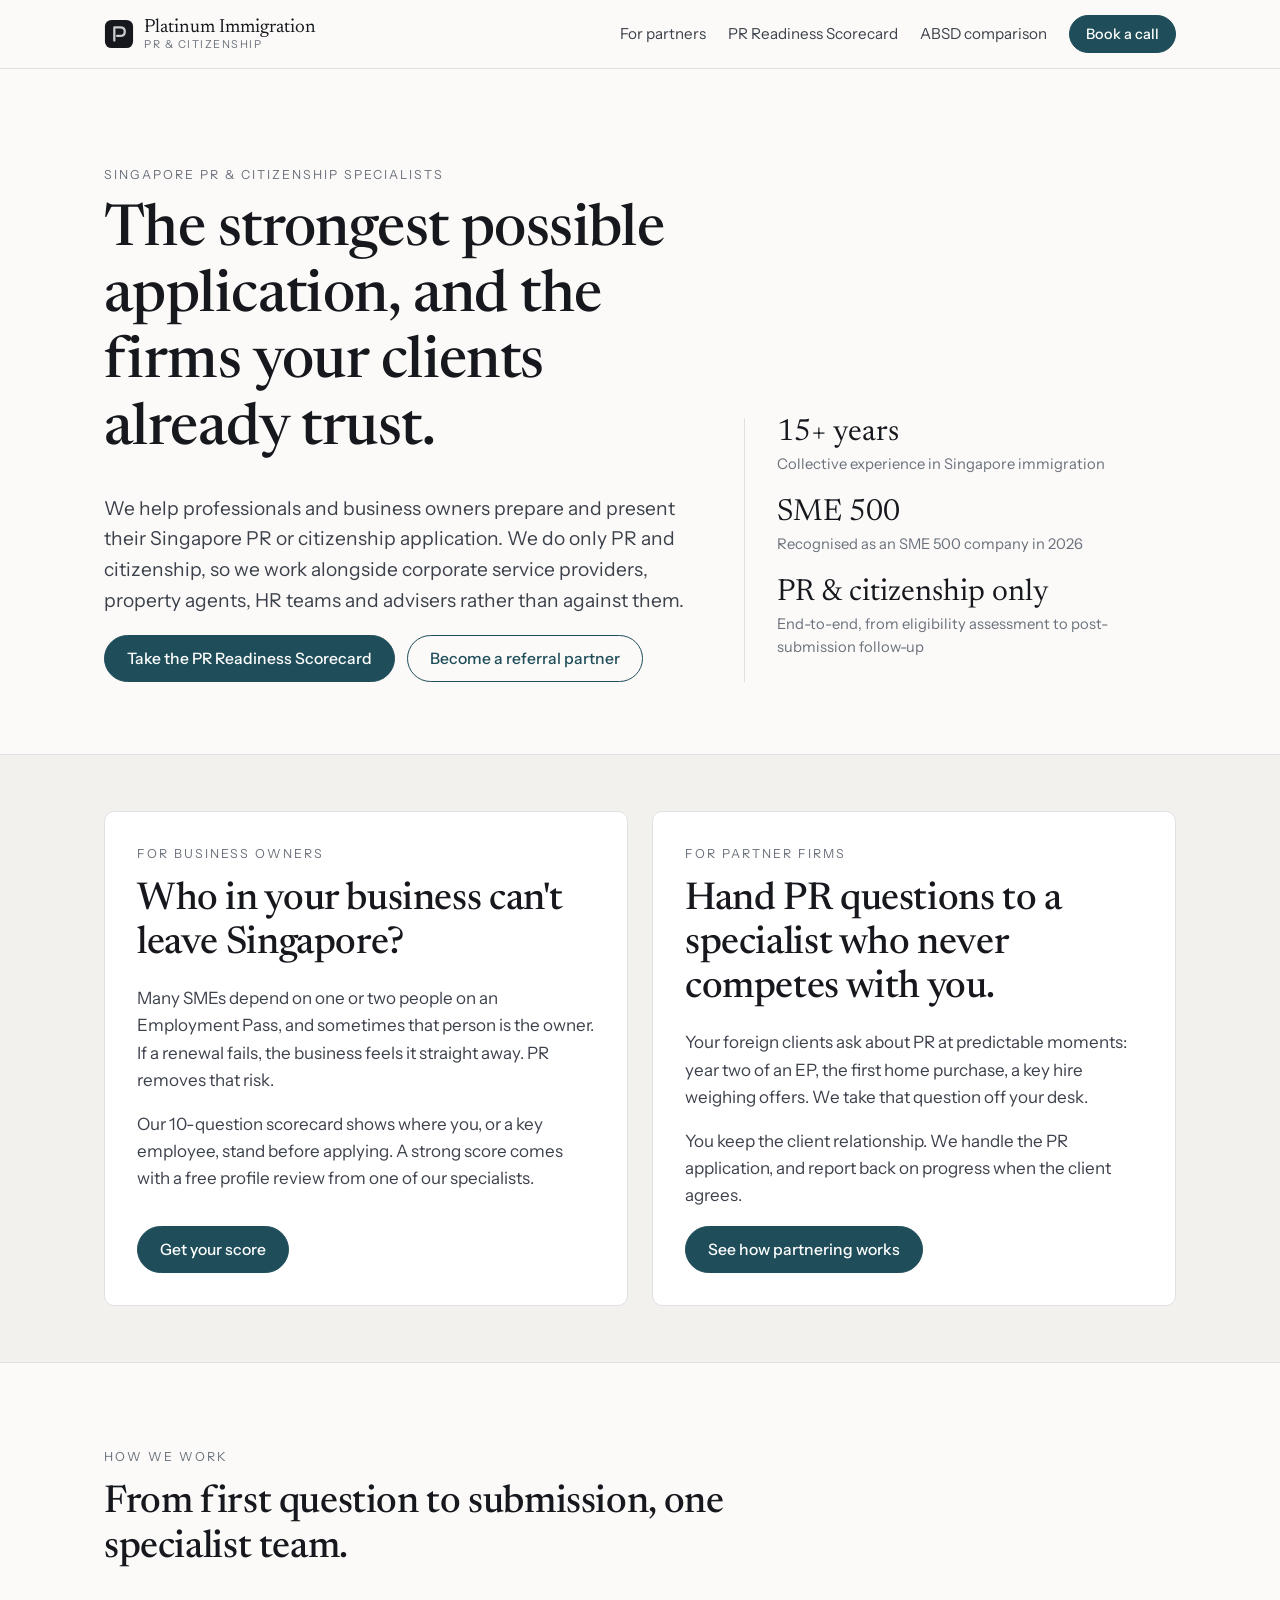
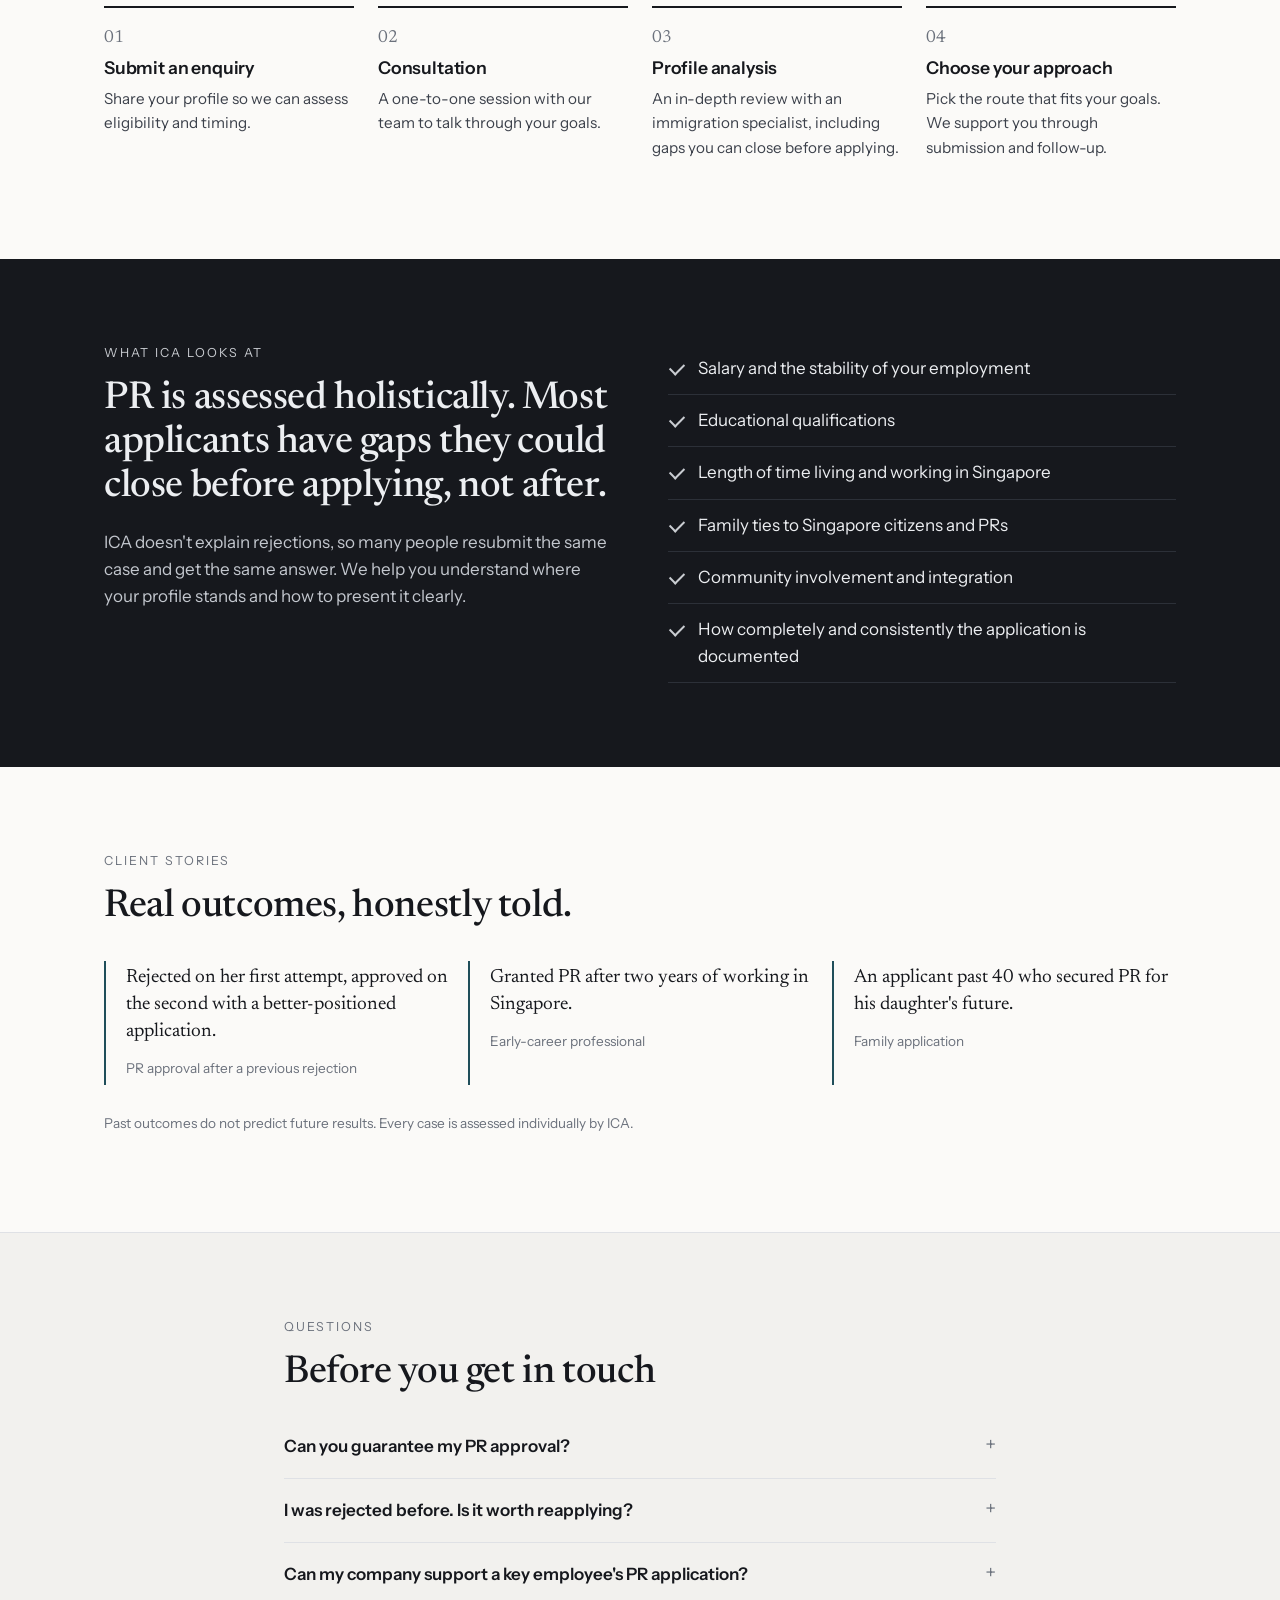
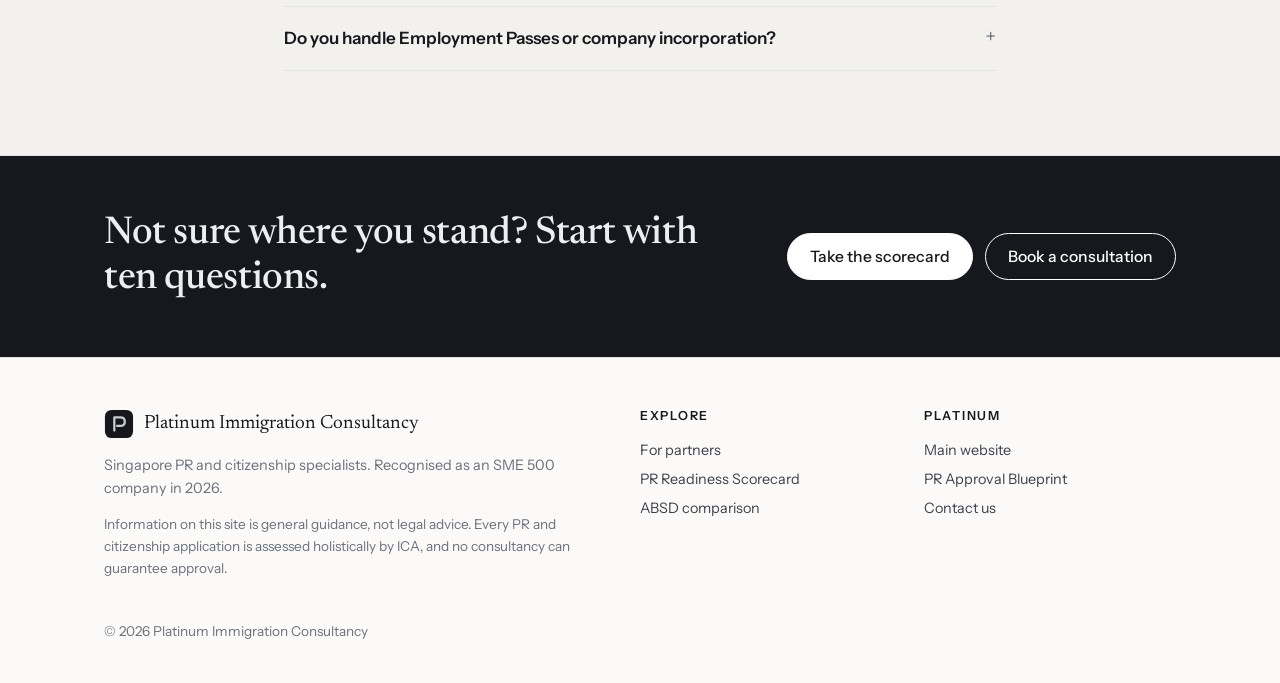
==== index.html @ b4aec166 "Platinum Immigration partner & scorecard site Co-Authored-By: Claude Opus 5.5 <noreply@anthropic.com" ====
<!doctype html>
<html lang="en-SG">
<head>
<meta charset="utf-8">
<meta name="viewport" content="width=device-width, initial-scale=1">
<title>Platinum Immigration | Singapore PR & Citizenship Specialists</title>
<meta name="description" content="Platinum Immigration helps professionals and business owners present the strongest possible Singapore PR or citizenship application, and partners with the firms those clients already trust.">
<meta property="og:title" content="Platinum Immigration | Singapore PR & Citizenship Specialists">
<meta property="og:description" content="Platinum Immigration helps professionals and business owners present the strongest possible Singapore PR or citizenship application, and partners with the firms those clients already trust.">
<meta property="og:type" content="website">
<meta name="theme-color" content="#16181d">
<link rel="icon" href="assets/favicon.svg" type="image/svg+xml">
<link rel="preconnect" href="https://fonts.googleapis.com">
<link rel="preconnect" href="https://fonts.gstatic.com" crossorigin>
<link href="https://fonts.googleapis.com/css2?family=Instrument+Sans:wght@400;500;600&family=Newsreader:opsz,wght@6..72,400;6..72,500&display=swap" rel="stylesheet">
<link rel="stylesheet" href="assets/styles.css">
<script src="assets/main.js" defer></script>
</head>
<body>
<header class="site-header">
  <div class="wrap">
    <a class="brand" href="./"><svg class="brand-mark" viewBox="0 0 32 32" aria-hidden="true"><rect x="1" y="1" width="30" height="30" rx="7" fill="#16181d"/><path d="M11 23V9h6.2c3.1 0 5 1.8 5 4.5S20.3 18 17.2 18H14" fill="none" stroke="#c9ccd1" stroke-width="2.4" stroke-linecap="round" stroke-linejoin="round"/></svg><span class="brand-name">Platinum Immigration<small>PR &amp; Citizenship</small></span></a>
    <button class="nav-toggle" aria-expanded="false" aria-controls="nav">Menu</button>
    <nav class="nav" id="nav">
      <a href="partners.html">For partners</a>
      <a href="scorecard.html">PR Readiness Scorecard</a>
      <a href="rent-now-buy-as-pr.html">ABSD comparison</a>
      <a class="btn small" data-cta="book" href="https://platinum-immigration.com/contact-us/">Book a call</a>
    </nav>
  </div>
</header>
<main>
<section class="hero">
  <div class="wrap hero-grid">
    <div>
      <span class="eyebrow">Singapore PR &amp; Citizenship Specialists</span>
      <h1>The strongest possible application, and the firms your clients already trust.</h1>
      <p class="lede">We help professionals and business owners prepare and present their Singapore PR or citizenship application. We do only PR and citizenship, so we work alongside corporate service providers, property agents, HR teams and advisers rather than against them.</p>
      <div class="btn-row">
        <a class="btn" href="scorecard.html">Take the PR Readiness Scorecard</a>
        <a class="btn ghost" href="partners.html">Become a referral partner</a>
      </div>
    </div>
    <aside class="hero-side" aria-label="About Platinum">
      <dl>
        <dt>15+ years</dt><dd>Collective experience in Singapore immigration</dd>
        <dt>SME 500</dt><dd>Recognised as an SME 500 company in 2026</dd>
        <dt>PR &amp; citizenship only</dt><dd>End-to-end, from eligibility assessment to post-submission follow-up</dd>
      </dl>
    </aside>
  </div>
</section>

<section class="band tight">
  <div class="wrap">
    <div class="paths">
      <article class="path">
        <span class="eyebrow">For business owners</span>
        <h2>Who in your business can't leave Singapore?</h2>
        <p>Many SMEs depend on one or two people on an Employment Pass, and sometimes that person is the owner. If a renewal fails, the business feels it straight away. PR removes that risk.</p>
        <p>Our 10-question scorecard shows where you, or a key employee, stand before applying. A strong score comes with a free profile review from one of our specialists.</p>
        <a class="btn" href="scorecard.html">Get your score</a>
      </article>
      <article class="path">
        <span class="eyebrow">For partner firms</span>
        <h2>Hand PR questions to a specialist who never competes with you.</h2>
        <p>Your foreign clients ask about PR at predictable moments: year two of an EP, the first home purchase, a key hire weighing offers. We take that question off your desk.</p>
        <p>You keep the client relationship. We handle the PR application, and report back on progress when the client agrees.</p>
        <a class="btn" href="partners.html">See how partnering works</a>
      </article>
    </div>
  </div>
</section>

<section>
  <div class="wrap">
    <span class="eyebrow">How we work</span>
    <h2 style="max-width:640px">From first question to submission, one specialist team.</h2>
    <ol class="steps" style="margin-top:36px">
      <li><h3>Submit an enquiry</h3><p>Share your profile so we can assess eligibility and timing.</p></li>
      <li><h3>Consultation</h3><p>A one-to-one session with our team to talk through your goals.</p></li>
      <li><h3>Profile analysis</h3><p>An in-depth review with an immigration specialist, including gaps you can close before applying.</p></li>
      <li><h3>Choose your approach</h3><p>Pick the route that fits your goals. We support you through submission and follow-up.</p></li>
    </ol>
  </div>
</section>

<section class="dark">
  <div class="wrap split">
    <div>
      <span class="eyebrow">What ICA looks at</span>
      <h2>PR is assessed holistically. Most applicants have gaps they could close before applying, not after.</h2>
      <p style="color:#c3c7ce">ICA doesn't explain rejections, so many people resubmit the same case and get the same answer. We help you understand where your profile stands and how to present it clearly.</p>
    </div>
    <ul class="ticks">
      <li>Salary and the stability of your employment</li>
      <li>Educational qualifications</li>
      <li>Length of time living and working in Singapore</li>
      <li>Family ties to Singapore citizens and PRs</li>
      <li>Community involvement and integration</li>
      <li>How completely and consistently the application is documented</li>
    </ul>
  </div>
</section>

<section>
  <div class="wrap">
    <span class="eyebrow">Client stories</span>
    <h2>Real outcomes, honestly told.</h2>
    <div class="cards" style="margin-top:32px">
      <div class="story"><p>Rejected on her first attempt, approved on the second with a better-positioned application.</p><span>PR approval after a previous rejection</span></div>
      <div class="story"><p>Granted PR after two years of working in Singapore.</p><span>Early-career professional</span></div>
      <div class="story"><p>An applicant past 40 who secured PR for his daughter's future.</p><span>Family application</span></div>
    </div>
    <p class="fine" style="margin-top:28px">Past outcomes do not predict future results. Every case is assessed individually by ICA.</p>
  </div>
</section>

<section class="band">
  <div class="wrap narrow">
    <span class="eyebrow">Questions</span>
    <h2>Before you get in touch</h2>
    <details>
      <summary>Can you guarantee my PR approval?</summary>
      <p>No, and no consultancy should. ICA assesses every application holistically. What we can do is help you understand your profile, close the gaps you can, and present the strongest possible application.</p>
    </details>
    <details>
      <summary>I was rejected before. Is it worth reapplying?</summary>
      <p>Often, yes, but resubmitting the same case usually gets the same answer. We review what has changed since your last application and what could be presented more clearly before you try again.</p>
    </details>
    <details>
      <summary>Can my company support a key employee's PR application?</summary>
      <p>Yes. Employers can point key foreign staff to us, and we advise the employee directly, on their own time and at their own choice. We don't handle work pass applications.</p>
    </details>
    <details>
      <summary>Do you handle Employment Passes or company incorporation?</summary>
      <p>No. We focus only on PR and citizenship, which is why corporate service providers, HR teams and advisers can refer clients to us without any overlap.</p>
    </details>
  </div>
</section>

<section class="dark cta-band tight">
  <div class="wrap">
    <h2>Not sure where you stand? Start with ten questions.</h2>
    <div class="btn-row">
      <a class="btn" href="scorecard.html">Take the scorecard</a>
      <a class="btn ghost" data-cta="book" href="https://platinum-immigration.com/contact-us/">Book a consultation</a>
    </div>
  </div>
</section>

</main>
<footer class="site-footer">
  <div class="wrap">
    <div>
      <a class="brand" href="./" style="margin-bottom:12px"><svg class="brand-mark" viewBox="0 0 32 32" aria-hidden="true"><rect x="1" y="1" width="30" height="30" rx="7" fill="#16181d"/><path d="M11 23V9h6.2c3.1 0 5 1.8 5 4.5S20.3 18 17.2 18H14" fill="none" stroke="#c9ccd1" stroke-width="2.4" stroke-linecap="round" stroke-linejoin="round"/></svg><span class="brand-name">Platinum Immigration Consultancy</span></a>
      <p>Singapore PR and citizenship specialists. Recognised as an SME 500 company in 2026.</p>
      <p class="fine">Information on this site is general guidance, not legal advice. Every PR and citizenship application is assessed holistically by ICA, and no consultancy can guarantee approval.</p>
    </div>
    <div>
      <h4>Explore</h4>
      <a href="partners.html">For partners</a>
      <a href="scorecard.html">PR Readiness Scorecard</a>
      <a href="rent-now-buy-as-pr.html">ABSD comparison</a>
    </div>
    <div>
      <h4>Platinum</h4>
      <a data-cta="main" href="https://platinum-immigration.com/">Main website</a>
      <a href="https://platinum-immigration.com/pr-approval-blueprint/" target="_blank" rel="noopener">PR Approval Blueprint</a>
      <a data-cta="book" href="https://platinum-immigration.com/contact-us/">Contact us</a>
    </div>
  </div>
  <div class="wrap" style="display:block;margin-top:28px"><p class="fine" style="margin:0">&copy; <span id="year">2026</span> Platinum Immigration Consultancy</p></div>
</footer>
</body>
</html>
---- assets/styles.css ----
:root {
  --ink: #16181d;
  --ink-2: #3c414b;
  --muted: #6b717c;
  --line: #dfe1e5;
  --paper: #fbfaf8;
  --panel: #f2f1ee;
  --platinum: #c9ccd1;
  --accent: #1f4e5a;
  --accent-ink: #ffffff;
  --accent-soft: #e4eef0;
  --good: #2f6b4a;
  --mid: #9a6b1e;
  --low: #8c3b30;
  --radius: 10px;
  --max: 1120px;
  --serif: "Newsreader", Georgia, "Times New Roman", serif;
  --sans: "Instrument Sans", system-ui, -apple-system, "Segoe UI", sans-serif;
}

* { box-sizing: border-box; }
html { -webkit-text-size-adjust: 100%; scroll-behavior: smooth; }
body {
  margin: 0;
  background: var(--paper);
  color: var(--ink);
  font-family: var(--sans);
  font-size: 17px;
  line-height: 1.6;
}
img { max-width: 100%; display: block; }
a { color: var(--accent); }
h1, h2, h3 { font-family: var(--serif); font-weight: 500; line-height: 1.15; margin: 0 0 .5em; letter-spacing: -0.01em; }
h1 { font-size: clamp(2.2rem, 5vw, 3.6rem); }
h2 { font-size: clamp(1.7rem, 3.4vw, 2.4rem); }
h3 { font-size: 1.3rem; }
p { margin: 0 0 1em; }

.wrap { max-width: var(--max); margin: 0 auto; padding: 0 24px; }
.narrow { max-width: 760px; }

/* Header */
.site-header { border-bottom: 1px solid var(--line); background: var(--paper); position: sticky; top: 0; z-index: 20; }
.site-header .wrap { display: flex; align-items: center; justify-content: space-between; height: 68px; gap: 16px; }
.brand { display: flex; align-items: center; gap: 10px; text-decoration: none; color: var(--ink); }
.brand-mark { width: 30px; height: 30px; flex: none; }
.brand-name { font-family: var(--serif); font-size: 1.2rem; line-height: 1.1; }
.brand-name small { display: block; font-family: var(--sans); font-size: .68rem; letter-spacing: .14em; text-transform: uppercase; color: var(--muted); }
.nav { display: flex; gap: 22px; align-items: center; }
.nav a { color: var(--ink-2); text-decoration: none; font-size: .95rem; }
.nav a:hover, .nav a[aria-current="page"] { color: var(--ink); text-decoration: underline; text-underline-offset: 6px; }
.nav-toggle { display: none; background: none; border: 1px solid var(--line); border-radius: 8px; padding: 8px 12px; font: inherit; cursor: pointer; }

@media (max-width: 860px) {
  .nav-toggle { display: block; }
  .nav { display: none; position: absolute; top: 68px; left: 0; right: 0; background: var(--paper); border-bottom: 1px solid var(--line); flex-direction: column; align-items: flex-start; padding: 16px 24px 20px; gap: 14px; }
  .nav.open { display: flex; }
}

/* Buttons */
.btn { display: inline-flex; align-items: center; gap: 8px; padding: 13px 22px; border-radius: 999px; font: 500 .98rem var(--sans); text-decoration: none; border: 1px solid var(--accent); background: var(--accent); color: var(--accent-ink); cursor: pointer; transition: transform .15s ease, background .15s ease; }
.btn:hover { background: #173d47; transform: translateY(-1px); }
.btn.ghost { background: transparent; color: var(--accent); }
.btn.ghost:hover { background: var(--accent-soft); }
.btn.small { padding: 9px 16px; font-size: .9rem; }
.btn-row { display: flex; flex-wrap: wrap; gap: 12px; }

/* Sections */
section { padding: 84px 0; }
section.tight { padding: 56px 0; }
.eyebrow { font-size: .78rem; letter-spacing: .16em; text-transform: uppercase; color: var(--muted); margin-bottom: 14px; display: block; }
.lede { font-size: 1.2rem; color: var(--ink-2); max-width: 640px; }
.band { background: var(--panel); border-top: 1px solid var(--line); border-bottom: 1px solid var(--line); }
.dark { background: var(--ink); color: #eceef1; }
.dark .eyebrow { color: var(--platinum); }
.dark a { color: #fff; }

/* Hero */
.hero { padding: 96px 0 72px; }
.hero-grid { display: grid; grid-template-columns: 1.35fr 1fr; gap: 56px; align-items: end; }
.hero-side { border-left: 1px solid var(--line); padding-left: 32px; }
.hero-side dl { margin: 0; }
.hero-side dt { font-family: var(--serif); font-size: 1.9rem; line-height: 1; }
.hero-side dd { margin: 4px 0 22px; color: var(--muted); font-size: .92rem; }
@media (max-width: 860px) {
  .hero { padding: 56px 0 48px; }
  .hero-grid { grid-template-columns: 1fr; gap: 36px; }
  .hero-side { border-left: 0; border-top: 1px solid var(--line); padding: 24px 0 0; }
}

/* Paths */
.paths { display: grid; grid-template-columns: 1fr 1fr; gap: 24px; }
.path { background: #fff; border: 1px solid var(--line); border-radius: var(--radius); padding: 32px; display: flex; flex-direction: column; }
.path p { color: var(--ink-2); }
.path .btn { margin-top: auto; align-self: flex-start; }
@media (max-width: 760px) { .paths { grid-template-columns: 1fr; } .path { padding: 24px; } }

/* Grid cards */
.cards { display: grid; grid-template-columns: repeat(auto-fit, minmax(240px, 1fr)); gap: 20px; }
.card { background: #fff; border: 1px solid var(--line); border-radius: var(--radius); padding: 26px; }
.card h3 { margin-bottom: .35em; }
.card p { color: var(--ink-2); font-size: .97rem; margin: 0 0 .7em; }
.card .meta { font-size: .82rem; color: var(--muted); text-transform: uppercase; letter-spacing: .1em; }
.card .give { border-top: 1px solid var(--line); padding-top: 12px; margin-top: 12px; font-size: .93rem; }
.card .give strong { display: block; font-weight: 600; }

/* Steps */
.steps { list-style: none; padding: 0; margin: 0; counter-reset: s; display: grid; grid-template-columns: repeat(4, 1fr); gap: 24px; }
.steps li { counter-increment: s; border-top: 2px solid var(--ink); padding-top: 16px; }
.steps li::before { content: "0" counter(s); font-family: var(--serif); font-size: 1.1rem; color: var(--muted); display: block; margin-bottom: 6px; }
.steps h3 { font-size: 1.1rem; font-family: var(--sans); font-weight: 600; }
.steps p { font-size: .95rem; color: var(--ink-2); }
.dark .steps li { border-color: var(--platinum); }
.dark .steps p { color: #c3c7ce; }
@media (max-width: 860px) { .steps { grid-template-columns: 1fr 1fr; } }
@media (max-width: 520px) { .steps { grid-template-columns: 1fr; } }

/* Two column */
.split { display: grid; grid-template-columns: 1fr 1fr; gap: 56px; align-items: start; }
@media (max-width: 860px) { .split { grid-template-columns: 1fr; gap: 32px; } }

.ticks { list-style: none; padding: 0; margin: 0; }
.ticks li { padding: 12px 0 12px 30px; border-bottom: 1px solid var(--line); position: relative; }
.ticks li::before { content: ""; position: absolute; left: 2px; top: 20px; width: 12px; height: 7px; border-left: 2px solid var(--accent); border-bottom: 2px solid var(--accent); transform: rotate(-45deg); }
.dark .ticks li { border-color: #2c3038; }
.dark .ticks li::before { border-color: var(--platinum); }

/* Stories */
.story { border-left: 2px solid var(--accent); padding: 4px 0 4px 20px; }
.story p { font-family: var(--serif); font-size: 1.2rem; line-height: 1.4; margin-bottom: .4em; }
.story span { font-size: .85rem; color: var(--muted); }

/* FAQ */
details { border-bottom: 1px solid var(--line); padding: 18px 0; }
details summary { cursor: pointer; font-weight: 600; list-style: none; display: flex; justify-content: space-between; gap: 16px; }
details summary::-webkit-details-marker { display: none; }
details summary::after { content: "+"; font-family: var(--serif); font-size: 1.4rem; line-height: 1; color: var(--muted); }
details[open] summary::after { content: "–"; }
details p { margin: 12px 0 0; color: var(--ink-2); }

/* Notice */
.notice { background: var(--accent-soft); border-radius: var(--radius); padding: 18px 22px; font-size: .93rem; color: var(--ink-2); }
.notice strong { color: var(--ink); }
.fine { font-size: .85rem; color: var(--muted); }

/* CTA band */
.cta-band { text-align: left; }
.cta-band .wrap { display: flex; justify-content: space-between; align-items: center; gap: 32px; flex-wrap: wrap; }
.cta-band h2 { margin: 0; max-width: 620px; }
.dark .btn { background: #fff; color: var(--ink); border-color: #fff; }
.dark .btn:hover { background: var(--platinum); }
.dark .btn.ghost { background: transparent; color: #fff; }

/* Footer */
.site-footer { padding: 48px 0 40px; border-top: 1px solid var(--line); font-size: .9rem; color: var(--muted); }
.site-footer .wrap { display: grid; grid-template-columns: 2fr 1fr 1fr; gap: 32px; }
.site-footer h4 { font-size: .78rem; letter-spacing: .14em; text-transform: uppercase; color: var(--ink); margin: 0 0 10px; font-weight: 600; }
.site-footer a { color: var(--ink-2); text-decoration: none; display: block; padding: 3px 0; }
.site-footer a:hover { color: var(--ink); text-decoration: underline; }
@media (max-width: 760px) { .site-footer .wrap { grid-template-columns: 1fr; } }

/* ---------- Scorecard ---------- */
.tool { background: #fff; border: 1px solid var(--line); border-radius: 14px; padding: 36px; }
@media (max-width: 600px) { .tool { padding: 22px; } }
.progress { height: 4px; background: var(--panel); border-radius: 4px; overflow: hidden; margin-bottom: 28px; }
.progress span { display: block; height: 100%; background: var(--accent); width: 0; transition: width .3s ease; }
.q-count { font-size: .82rem; letter-spacing: .12em; text-transform: uppercase; color: var(--muted); }
.q-title { font-family: var(--serif); font-size: clamp(1.4rem, 3vw, 1.8rem); margin: 8px 0 6px; line-height: 1.25; }
.q-help { color: var(--muted); font-size: .95rem; margin-bottom: 22px; }
.options { display: grid; gap: 10px; }
.option { display: flex; gap: 14px; align-items: center; text-align: left; width: 100%; background: var(--paper); border: 1px solid var(--line); border-radius: 10px; padding: 15px 18px; font: inherit; color: var(--ink); cursor: pointer; transition: border-color .15s, background .15s; }
.option:hover { border-color: var(--accent); }
.option[aria-pressed="true"] { border-color: var(--accent); background: var(--accent-soft); }
.option .dot { width: 18px; height: 18px; border-radius: 50%; border: 1.5px solid var(--muted); flex: none; position: relative; }
.option[aria-pressed="true"] .dot { border-color: var(--accent); }
.option[aria-pressed="true"] .dot::after { content: ""; position: absolute; inset: 3px; border-radius: 50%; background: var(--accent); }
.tool-nav { display: flex; justify-content: space-between; margin-top: 26px; gap: 12px; }
.linkbtn { background: none; border: 0; font: inherit; color: var(--accent); cursor: pointer; padding: 8px 0; }
.linkbtn[disabled] { color: var(--line); cursor: default; }

.result-head { display: flex; gap: 28px; align-items: center; flex-wrap: wrap; margin-bottom: 18px; }
.gauge { width: 132px; height: 132px; flex: none; }
.band-label { font-family: var(--serif); font-size: 1.8rem; margin: 0; }
.band-label.strong { color: var(--good); }
.band-label.developing { color: var(--mid); }
.band-label.early { color: var(--low); }
.areas { list-style: none; padding: 0; margin: 18px 0 24px; display: grid; gap: 8px; }
.areas li { display: grid; grid-template-columns: 1fr 120px; gap: 14px; align-items: center; font-size: .95rem; }
.bar { height: 6px; background: var(--panel); border-radius: 6px; overflow: hidden; }
.bar span { display: block; height: 100%; border-radius: 6px; }
.gaps { background: var(--panel); border-radius: 10px; padding: 18px 22px; margin-bottom: 22px; }
.gaps h3 { font-family: var(--sans); font-size: 1rem; font-weight: 600; }
.gaps ul { margin: 0; padding-left: 20px; }
.gaps li { margin-bottom: 6px; color: var(--ink-2); font-size: .95rem; }

/* ---------- ABSD calculator ---------- */
.calc-grid { display: grid; grid-template-columns: 1fr 1.2fr; gap: 40px; align-items: start; }
@media (max-width: 860px) { .calc-grid { grid-template-columns: 1fr; } }
label.field { display: block; font-weight: 600; font-size: .95rem; margin-bottom: 8px; }
.money { display: flex; align-items: center; border: 1px solid var(--line); border-radius: 10px; background: var(--paper); padding: 0 16px; }
.money span { color: var(--muted); font-size: 1.2rem; }
.money input { border: 0; background: transparent; font: 500 1.6rem var(--serif); padding: 14px 8px; width: 100%; color: var(--ink); outline: none; }
.money:focus-within { border-color: var(--accent); }
.presets { display: flex; gap: 8px; flex-wrap: wrap; margin: 12px 0 0; }
.chip { border: 1px solid var(--line); background: #fff; border-radius: 999px; padding: 6px 14px; font: inherit; font-size: .88rem; cursor: pointer; }
.chip:hover, .chip.on { border-color: var(--accent); color: var(--accent); }
.compare { display: grid; gap: 14px; }
.row { display: grid; grid-template-columns: 1fr auto; gap: 6px 16px; align-items: baseline; }
.row .who { font-weight: 600; }
.row .rate { color: var(--muted); font-size: .88rem; }
.row .amt { font-family: var(--serif); font-size: 1.5rem; text-align: right; grid-row: span 2; align-self: center; }
.row .track { grid-column: 1 / -1; height: 10px; background: var(--panel); border-radius: 10px; overflow: hidden; }
.row .track span { display: block; height: 100%; border-radius: 10px; transition: width .35s ease; }
.saving { margin-top: 26px; padding: 22px; border-radius: 12px; background: var(--ink); color: #fff; }
.saving .big { font-family: var(--serif); font-size: clamp(2rem, 5vw, 2.8rem); line-height: 1.1; display: block; }
.saving p { margin: 6px 0 0; color: #c3c7ce; font-size: .95rem; }
table.ref { width: 100%; border-collapse: collapse; font-size: .95rem; }
table.ref th, table.ref td { text-align: right; padding: 12px 10px; border-bottom: 1px solid var(--line); }
table.ref th:first-child, table.ref td:first-child { text-align: left; }
table.ref th { font-size: .8rem; letter-spacing: .1em; text-transform: uppercase; color: var(--muted); font-weight: 600; }
.table-scroll { overflow-x: auto; }

@media print {
  .site-header, .site-footer, .no-print { display: none !important; }
  body { background: #fff; }
  section { padding: 24px 0; }
}

/* fixes */
.nav a.btn, .nav a.btn:hover { color: var(--accent-ink); text-decoration: none; }
.site-footer a.brand { display: flex; color: var(--ink); text-decoration: none; }
@media (max-width: 600px) { table.ref { font-size: .85rem; } table.ref th, table.ref td { padding: 10px 6px; } }
#who .cards { grid-template-columns: repeat(auto-fit, minmax(min(380px, 100%), 1fr)); }
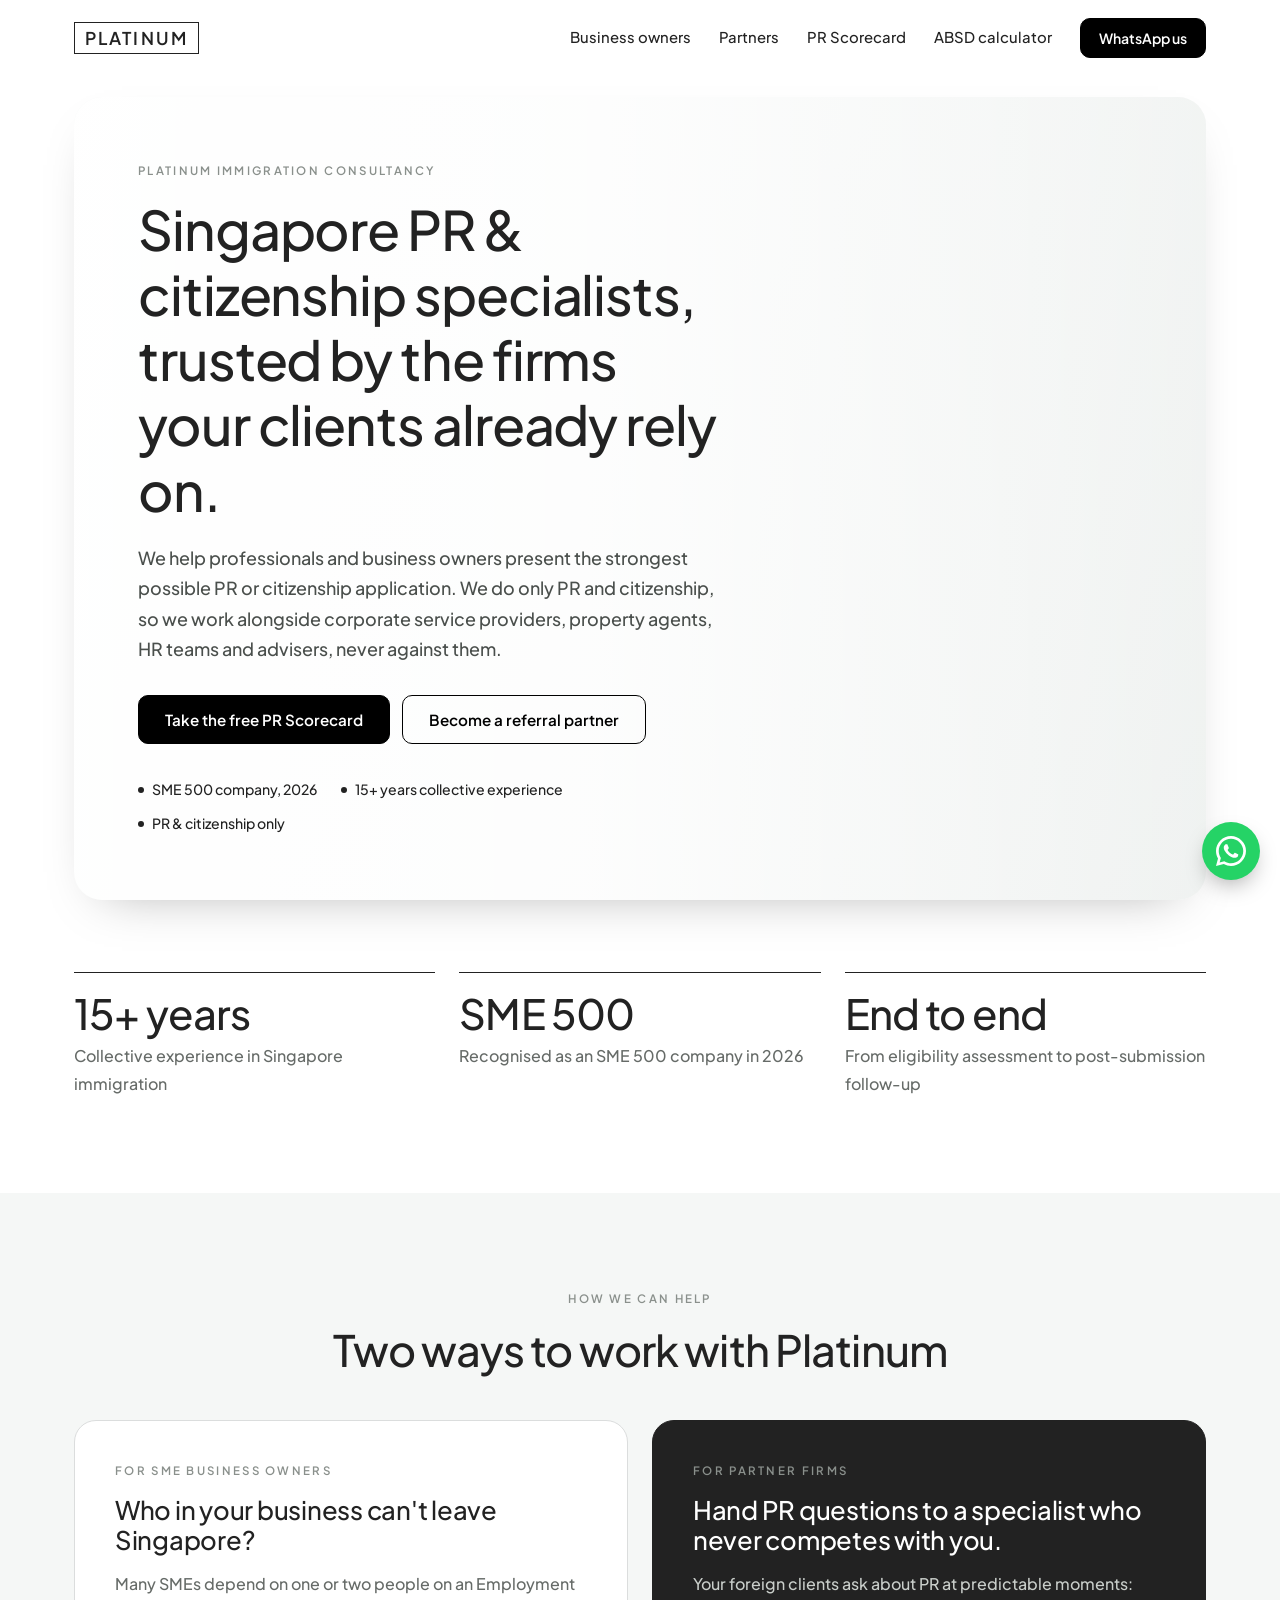
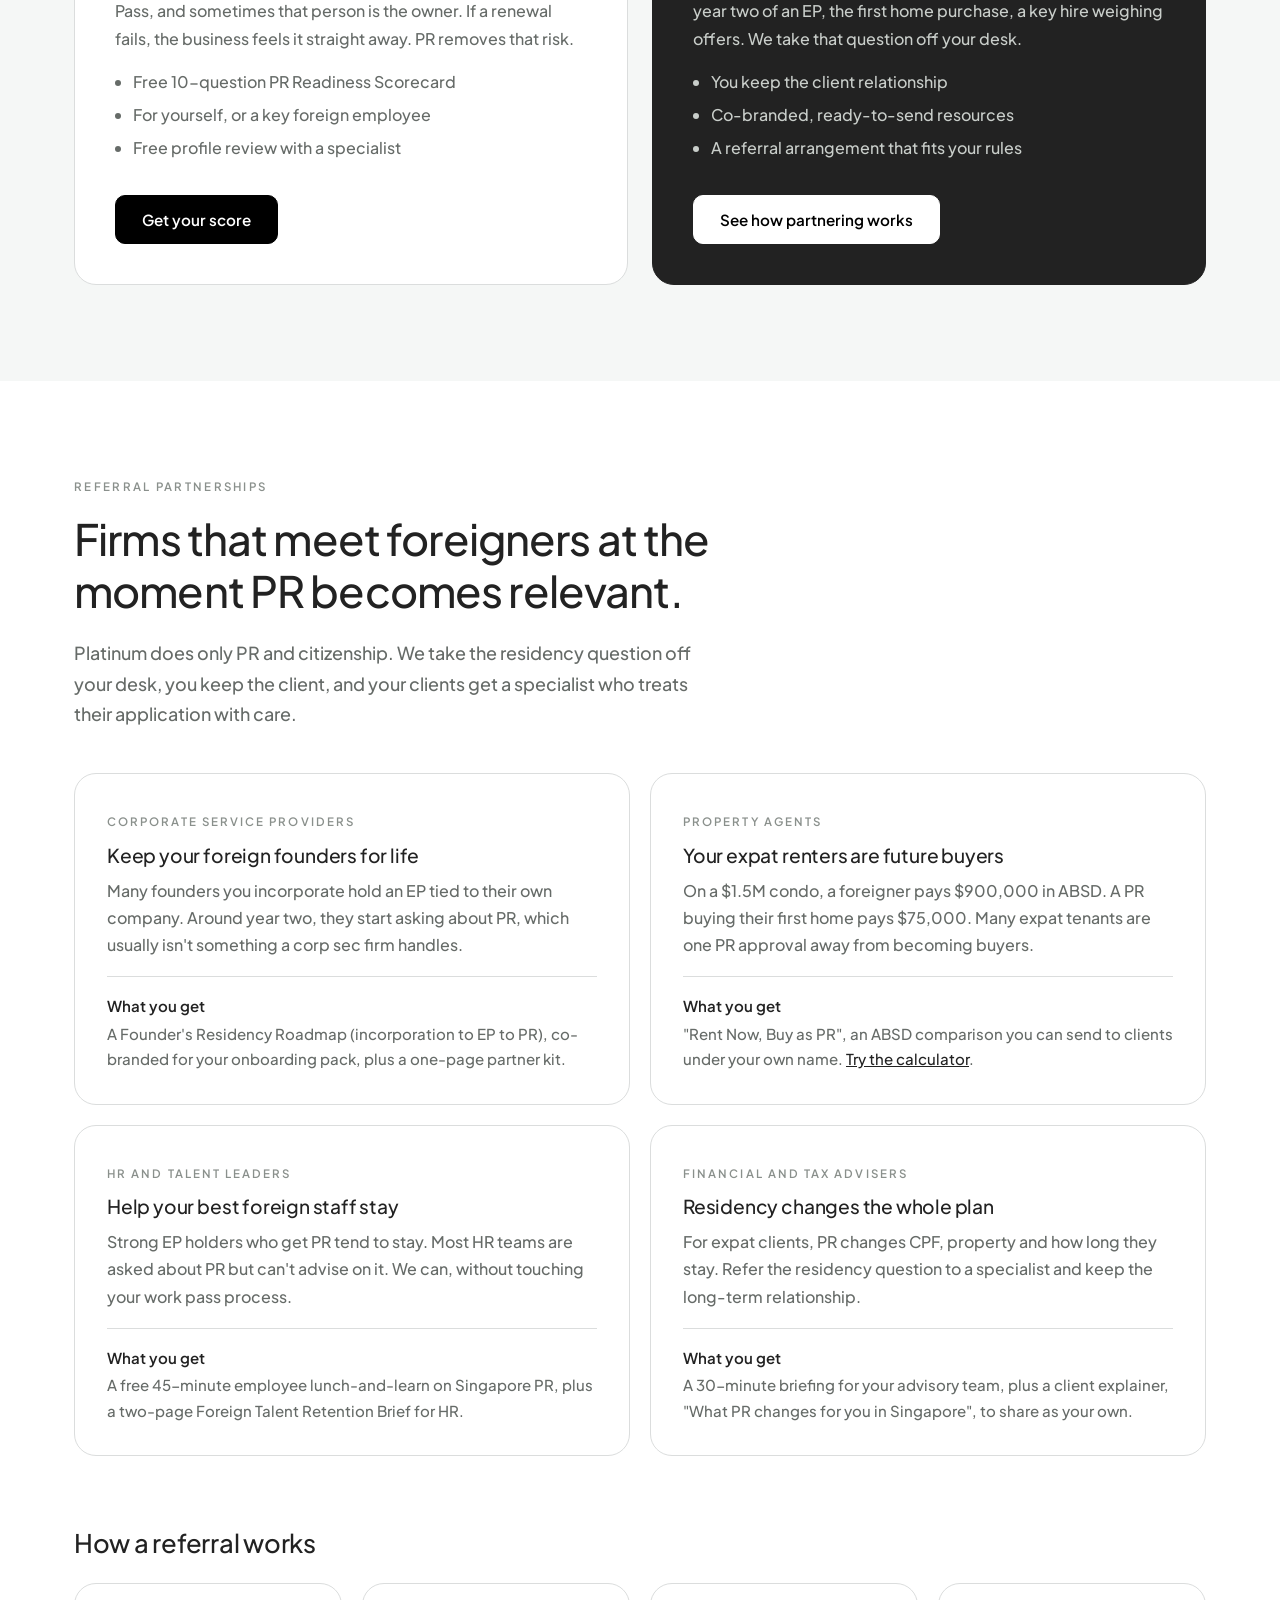
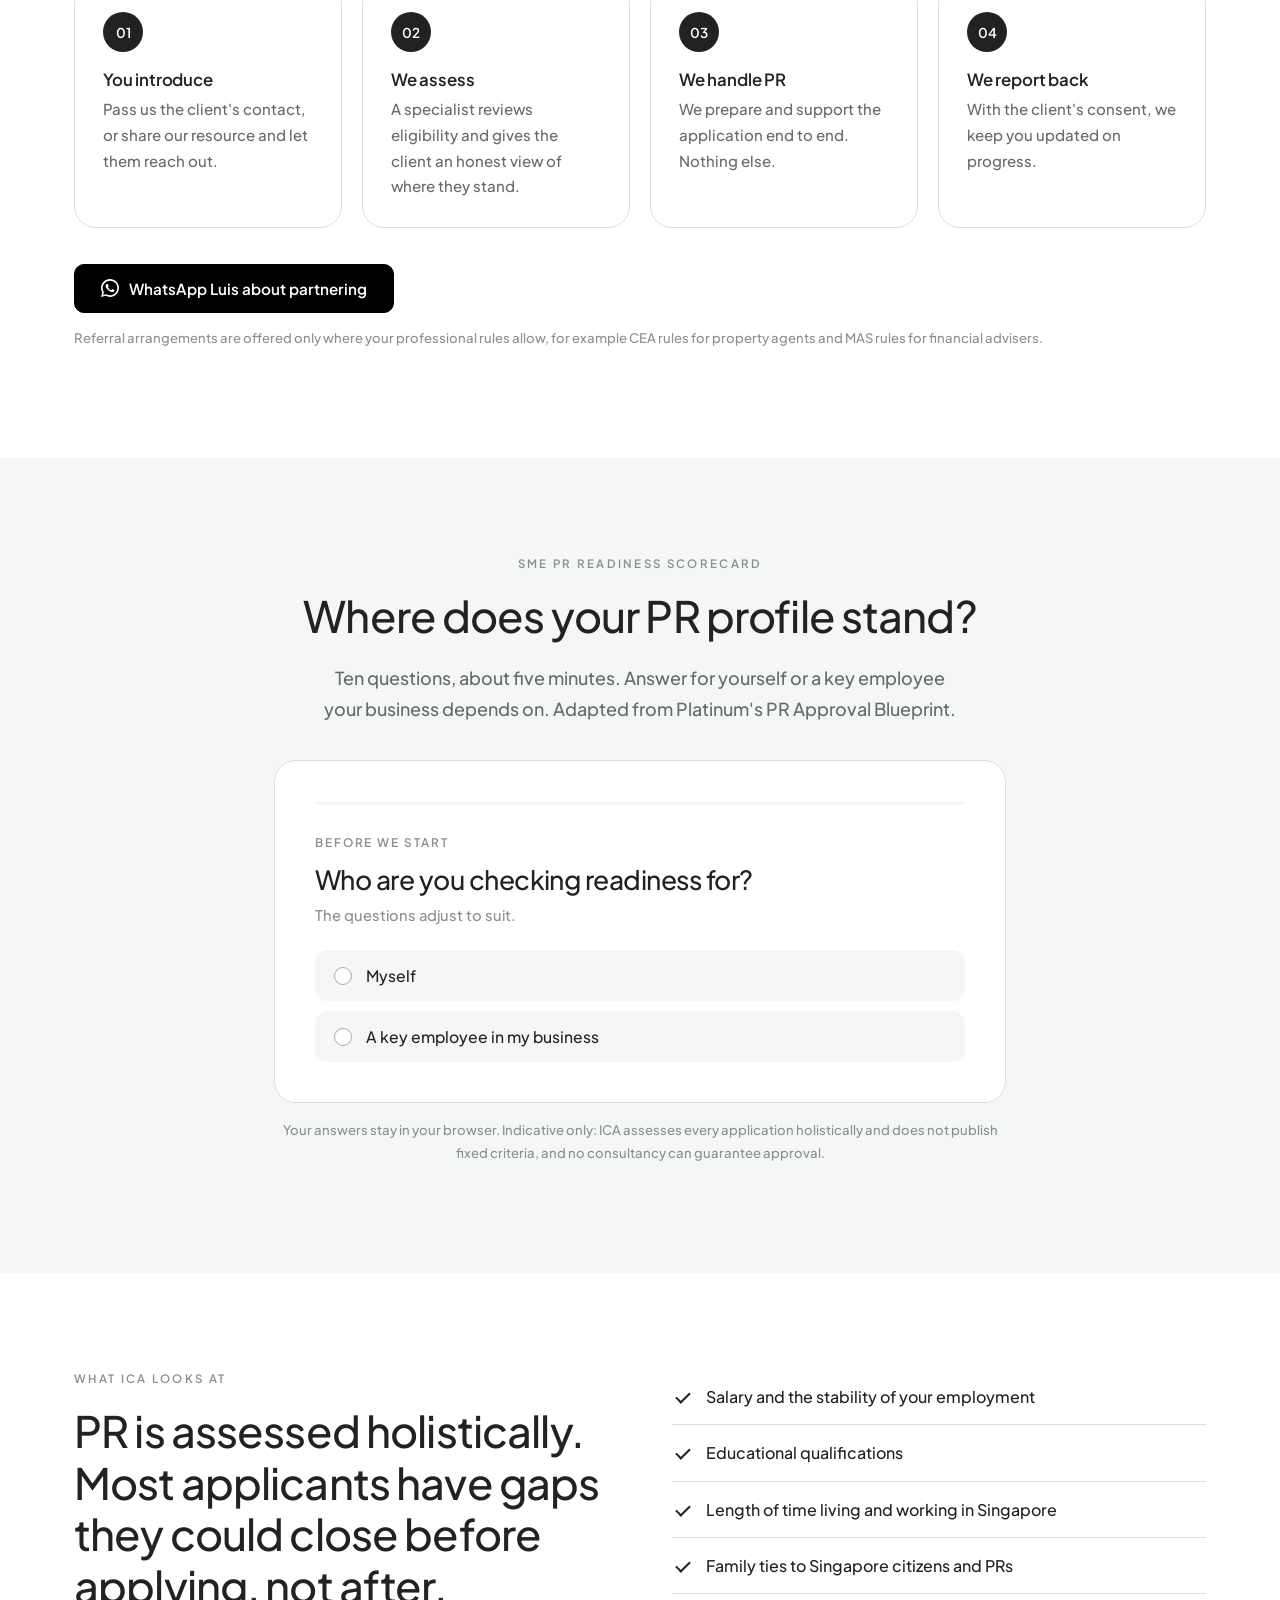
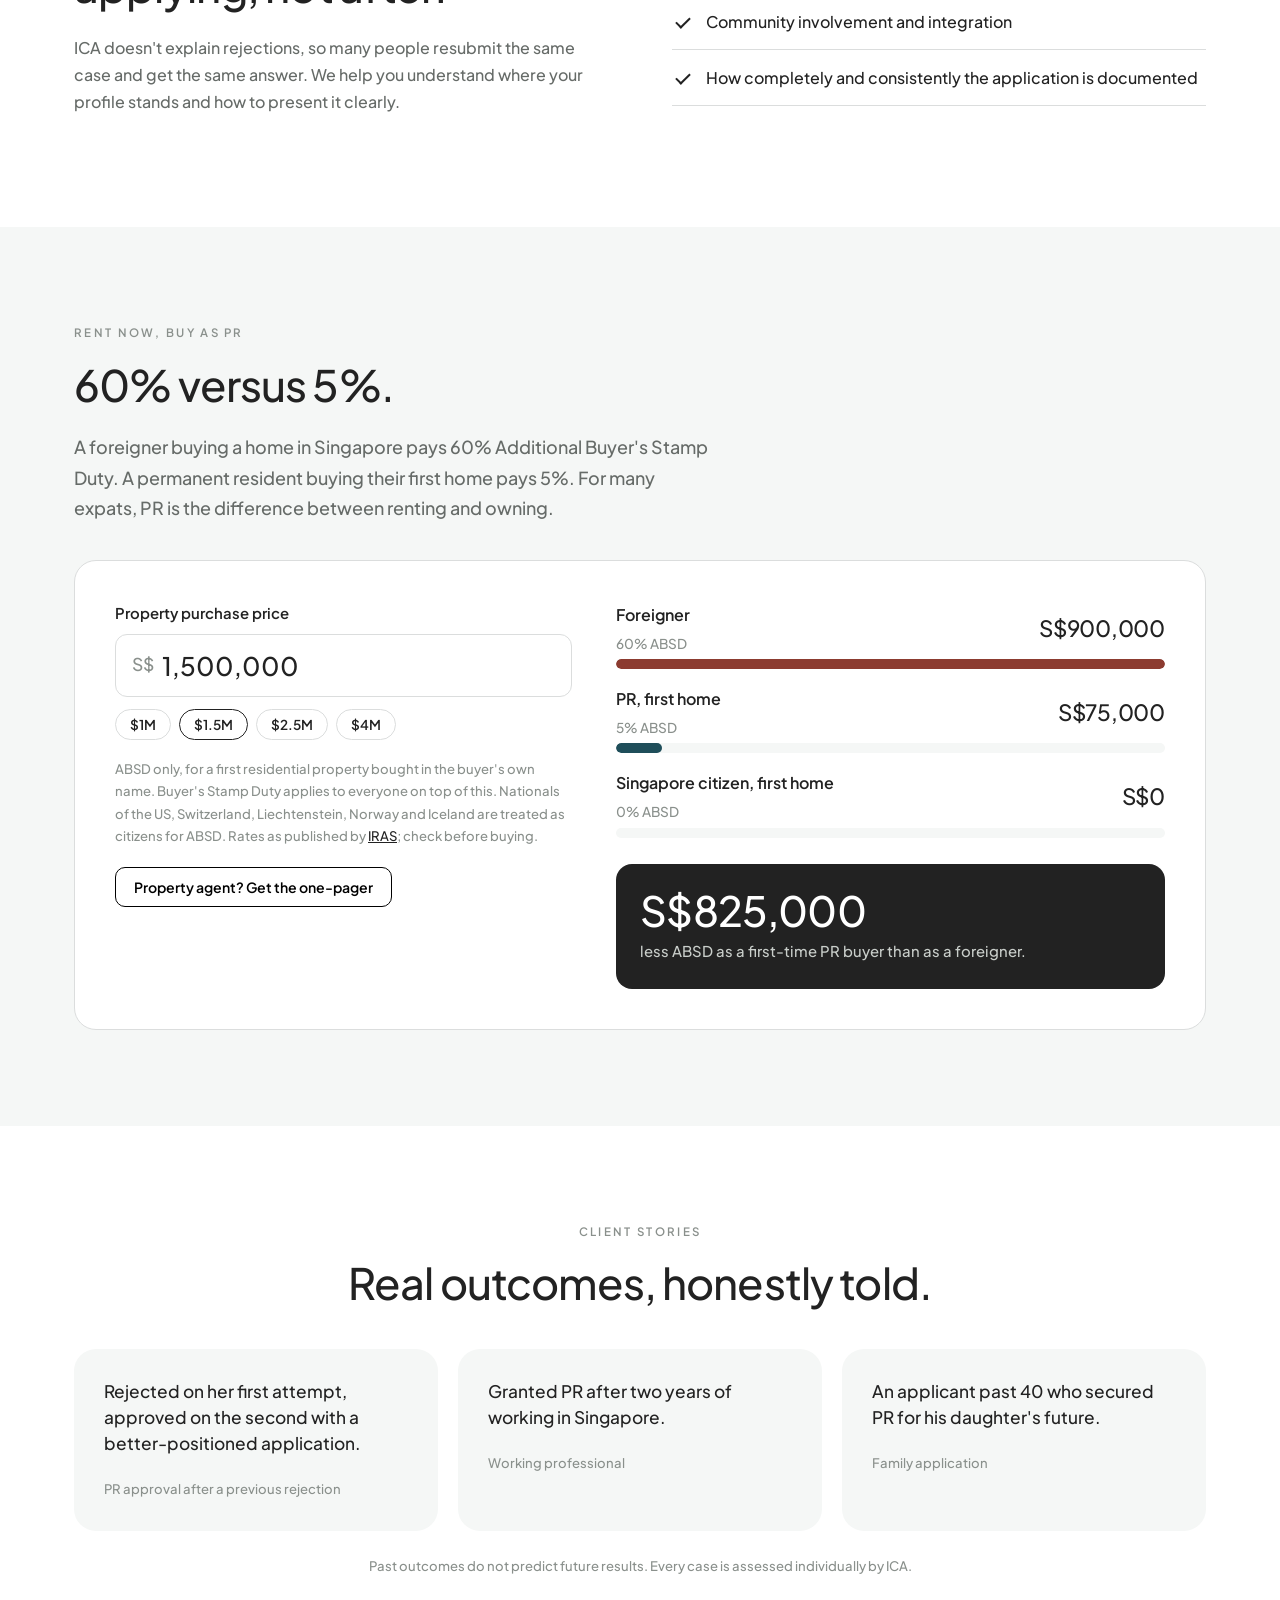
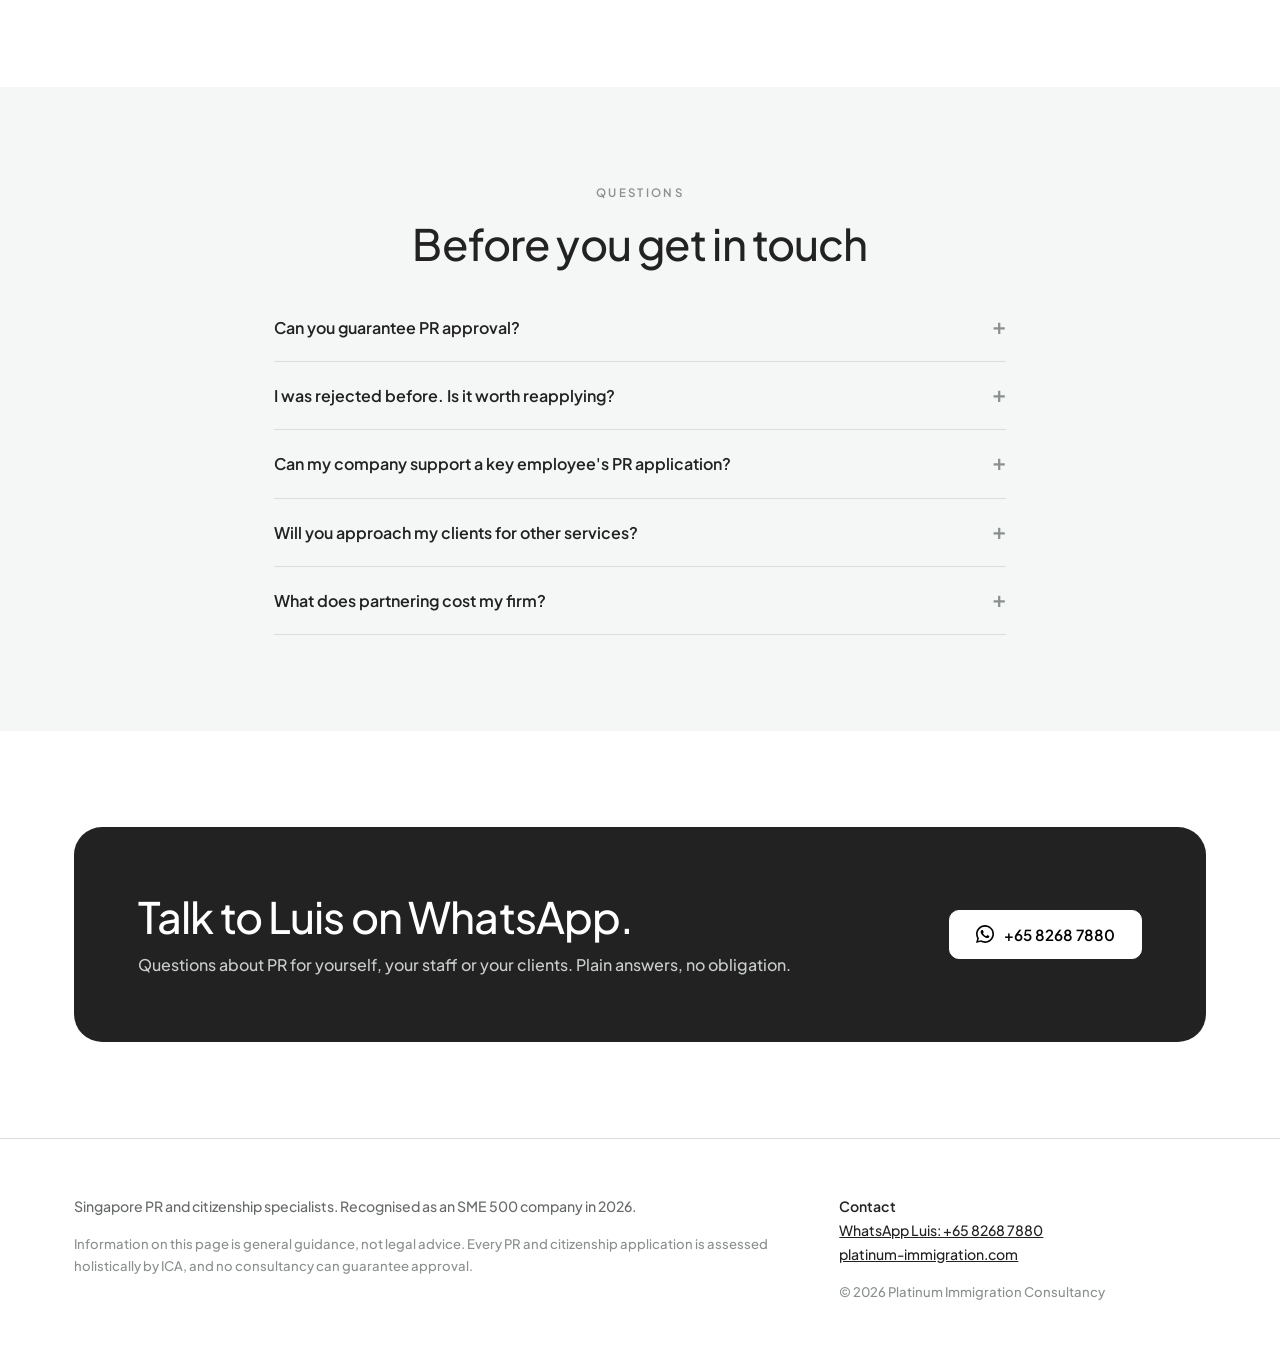
==== commit a690d715: "One-page landing with WhatsApp CTAs, styled after platinum-immigration.com Co-Authored-By: Claude Op" ====
--- a/index.html
+++ b/index.html
@@ -3,94 +3,182 @@
 <head>
 <meta charset="utf-8">
 <meta name="viewport" content="width=device-width, initial-scale=1">
-<title>Platinum Immigration | Singapore PR & Citizenship Specialists</title>
-<meta name="description" content="Platinum Immigration helps professionals and business owners present the strongest possible Singapore PR or citizenship application, and partners with the firms those clients already trust.">
+<title>Platinum Immigration | Singapore PR &amp; Citizenship Specialists</title>
+<meta name="description" content="Singapore PR and citizenship specialists who help professionals and business owners present the strongest possible application, and who partner with the firms those clients already trust.">
 <meta property="og:title" content="Platinum Immigration | Singapore PR & Citizenship Specialists">
-<meta property="og:description" content="Platinum Immigration helps professionals and business owners present the strongest possible Singapore PR or citizenship application, and partners with the firms those clients already trust.">
+<meta property="og:description" content="Free PR Readiness Scorecard for business owners, and a referral partnership for firms that serve foreigners in Singapore.">
 <meta property="og:type" content="website">
-<meta name="theme-color" content="#16181d">
+<meta property="og:image" content="https://platinum-immigration.com/wp-content/uploads/2025/04/PlatHero.png">
+<meta name="theme-color" content="#ffffff">
 <link rel="icon" href="assets/favicon.svg" type="image/svg+xml">
 <link rel="preconnect" href="https://fonts.googleapis.com">
 <link rel="preconnect" href="https://fonts.gstatic.com" crossorigin>
-<link href="https://fonts.googleapis.com/css2?family=Instrument+Sans:wght@400;500;600&family=Newsreader:opsz,wght@6..72,400;6..72,500&display=swap" rel="stylesheet">
+<link href="https://fonts.googleapis.com/css2?family=Plus+Jakarta+Sans:wght@400;500;600&display=swap" rel="stylesheet">
 <link rel="stylesheet" href="assets/styles.css">
 <script src="assets/main.js" defer></script>
+<script src="assets/scorecard.js" defer></script>
+<script src="assets/absd.js" defer></script>
 </head>
 <body>
+
 <header class="site-header">
   <div class="wrap">
-    <a class="brand" href="./"><svg class="brand-mark" viewBox="0 0 32 32" aria-hidden="true"><rect x="1" y="1" width="30" height="30" rx="7" fill="#16181d"/><path d="M11 23V9h6.2c3.1 0 5 1.8 5 4.5S20.3 18 17.2 18H14" fill="none" stroke="#c9ccd1" stroke-width="2.4" stroke-linecap="round" stroke-linejoin="round"/></svg><span class="brand-name">Platinum Immigration<small>PR &amp; Citizenship</small></span></a>
-    <button class="nav-toggle" aria-expanded="false" aria-controls="nav">Menu</button>
-    <nav class="nav" id="nav">
-      <a href="partners.html">For partners</a>
-      <a href="scorecard.html">PR Readiness Scorecard</a>
-      <a href="rent-now-buy-as-pr.html">ABSD comparison</a>
-      <a class="btn small" data-cta="book" href="https://platinum-immigration.com/contact-us/">Book a call</a>
+    <a class="logo" href="#top" aria-label="Platinum Immigration Consultancy">
+      <img src="https://platinum-immigration.com/wp-content/uploads/2025/04/PlatiniumLogoBlack.png" alt="Platinum Immigration Consultancy" width="100" height="46" onerror="this.style.display='none';this.nextElementSibling.style.display='inline-block'">
+      <span class="fallback">PLATINUM</span>
+    </a>
+    <nav class="nav" aria-label="Sections">
+      <a href="#owners">Business owners</a>
+      <a href="#partners">Partners</a>
+      <a href="#scorecard">PR Scorecard</a>
+      <a href="#absd">ABSD calculator</a>
+      <a class="btn small" data-wa="general" href="https://wa.me/6582687880">WhatsApp us</a>
     </nav>
   </div>
 </header>
-<main>
+
+<main id="top">
+
+<!-- HERO -->
 <section class="hero">
-  <div class="wrap hero-grid">
-    <div>
-      <span class="eyebrow">Singapore PR &amp; Citizenship Specialists</span>
-      <h1>The strongest possible application, and the firms your clients already trust.</h1>
-      <p class="lede">We help professionals and business owners prepare and present their Singapore PR or citizenship application. We do only PR and citizenship, so we work alongside corporate service providers, property agents, HR teams and advisers rather than against them.</p>
-      <div class="btn-row">
-        <a class="btn" href="scorecard.html">Take the PR Readiness Scorecard</a>
-        <a class="btn ghost" href="partners.html">Become a referral partner</a>
+  <div class="wrap">
+    <div class="hero-card">
+      <div class="hero-inner">
+        <span class="eyebrow">Platinum Immigration Consultancy</span>
+        <h1>Singapore PR &amp; citizenship specialists, trusted by the firms your clients already rely on.</h1>
+        <p class="lede">We help professionals and business owners present the strongest possible PR or citizenship application. We do only PR and citizenship, so we work alongside corporate service providers, property agents, HR teams and advisers, never against them.</p>
+        <div class="btn-row">
+          <a class="btn" href="#scorecard">Take the free PR Scorecard</a>
+          <a class="btn ghost" href="#partners">Become a referral partner</a>
+        </div>
+        <div class="trust">
+          <span>SME 500 company, 2026</span>
+          <span>15+ years collective experience</span>
+          <span>PR &amp; citizenship only</span>
+        </div>
       </div>
     </div>
-    <aside class="hero-side" aria-label="About Platinum">
-      <dl>
-        <dt>15+ years</dt><dd>Collective experience in Singapore immigration</dd>
-        <dt>SME 500</dt><dd>Recognised as an SME 500 company in 2026</dd>
-        <dt>PR &amp; citizenship only</dt><dd>End-to-end, from eligibility assessment to post-submission follow-up</dd>
-      </dl>
-    </aside>
-  </div>
-</section>
-
-<section class="band tight">
-  <div class="wrap">
+  </div>
+</section>
+
+<!-- STATS -->
+<section style="padding-top:0">
+  <div class="wrap">
+    <div class="stats">
+      <div class="stat"><b>15+ years</b>Collective experience in Singapore immigration</div>
+      <div class="stat"><b>SME 500</b>Recognised as an SME 500 company in 2026</div>
+      <div class="stat"><b>End to end</b>From eligibility assessment to post-submission follow-up</div>
+    </div>
+  </div>
+</section>
+
+<!-- TWO PATHS -->
+<section class="soft" id="owners">
+  <div class="wrap">
+    <div class="center">
+      <span class="eyebrow">How we can help</span>
+      <h2>Two ways to work with Platinum</h2>
+    </div>
     <div class="paths">
       <article class="path">
-        <span class="eyebrow">For business owners</span>
-        <h2>Who in your business can't leave Singapore?</h2>
+        <span class="tag">For SME business owners</span>
+        <h3>Who in your business can't leave Singapore?</h3>
         <p>Many SMEs depend on one or two people on an Employment Pass, and sometimes that person is the owner. If a renewal fails, the business feels it straight away. PR removes that risk.</p>
-        <p>Our 10-question scorecard shows where you, or a key employee, stand before applying. A strong score comes with a free profile review from one of our specialists.</p>
-        <a class="btn" href="scorecard.html">Get your score</a>
-      </article>
-      <article class="path">
-        <span class="eyebrow">For partner firms</span>
-        <h2>Hand PR questions to a specialist who never competes with you.</h2>
+        <ul>
+          <li>Free 10-question PR Readiness Scorecard</li>
+          <li>For yourself, or a key foreign employee</li>
+          <li>Free profile review with a specialist</li>
+        </ul>
+        <a class="btn" href="#scorecard">Get your score</a>
+      </article>
+      <article class="path dark">
+        <span class="tag">For partner firms</span>
+        <h3>Hand PR questions to a specialist who never competes with you.</h3>
         <p>Your foreign clients ask about PR at predictable moments: year two of an EP, the first home purchase, a key hire weighing offers. We take that question off your desk.</p>
-        <p>You keep the client relationship. We handle the PR application, and report back on progress when the client agrees.</p>
-        <a class="btn" href="partners.html">See how partnering works</a>
-      </article>
-    </div>
-  </div>
-</section>
-
+        <ul>
+          <li>You keep the client relationship</li>
+          <li>Co-branded, ready-to-send resources</li>
+          <li>A referral arrangement that fits your rules</li>
+        </ul>
+        <a class="btn light" href="#partners">See how partnering works</a>
+      </article>
+    </div>
+  </div>
+</section>
+
+<!-- PARTNERS -->
+<section id="partners">
+  <div class="wrap">
+    <span class="eyebrow">Referral partnerships</span>
+    <h2 style="max-width:760px">Firms that meet foreigners at the moment PR becomes relevant.</h2>
+    <p class="lede">Platinum does only PR and citizenship. We take the residency question off your desk, you keep the client, and your clients get a specialist who treats their application with care.</p>
+    <div class="cards">
+      <article class="card">
+        <span class="meta">Corporate service providers</span>
+        <h3>Keep your foreign founders for life</h3>
+        <p>Many founders you incorporate hold an EP tied to their own company. Around year two, they start asking about PR, which usually isn't something a corp sec firm handles.</p>
+        <div class="give"><strong>What you get</strong>A Founder's Residency Roadmap (incorporation to EP to PR), co-branded for your onboarding pack, plus a one-page partner kit.</div>
+      </article>
+      <article class="card">
+        <span class="meta">Property agents</span>
+        <h3>Your expat renters are future buyers</h3>
+        <p>On a $1.5M condo, a foreigner pays $900,000 in ABSD. A PR buying their first home pays $75,000. Many expat tenants are one PR approval away from becoming buyers.</p>
+        <div class="give"><strong>What you get</strong>"Rent Now, Buy as PR", an ABSD comparison you can send to clients under your own name. <a href="#absd">Try the calculator</a>.</div>
+      </article>
+      <article class="card">
+        <span class="meta">HR and talent leaders</span>
+        <h3>Help your best foreign staff stay</h3>
+        <p>Strong EP holders who get PR tend to stay. Most HR teams are asked about PR but can't advise on it. We can, without touching your work pass process.</p>
+        <div class="give"><strong>What you get</strong>A free 45-minute employee lunch-and-learn on Singapore PR, plus a two-page Foreign Talent Retention Brief for HR.</div>
+      </article>
+      <article class="card">
+        <span class="meta">Financial and tax advisers</span>
+        <h3>Residency changes the whole plan</h3>
+        <p>For expat clients, PR changes CPF, property and how long they stay. Refer the residency question to a specialist and keep the long-term relationship.</p>
+        <div class="give"><strong>What you get</strong>A 30-minute briefing for your advisory team, plus a client explainer, "What PR changes for you in Singapore", to share as your own.</div>
+      </article>
+    </div>
+
+    <h3 style="margin-top:72px;font-size:1.6rem">How a referral works</h3>
+    <ol class="steps" style="margin-top:24px">
+      <li><h3>You introduce</h3><p>Pass us the client's contact, or share our resource and let them reach out.</p></li>
+      <li><h3>We assess</h3><p>A specialist reviews eligibility and gives the client an honest view of where they stand.</p></li>
+      <li><h3>We handle PR</h3><p>We prepare and support the application end to end. Nothing else.</p></li>
+      <li><h3>We report back</h3><p>With the client's consent, we keep you updated on progress.</p></li>
+    </ol>
+
+    <div class="btn-row" style="margin-top:36px">
+      <a class="btn" data-wa="partner" href="https://wa.me/6582687880">
+        <svg viewBox="0 0 24 24" fill="currentColor" aria-hidden="true"><path d="M17.5 14.4c-.3-.1-1.7-.8-2-.9-.3-.1-.5-.1-.7.1-.2.3-.8.9-.9 1.1-.2.2-.3.2-.6.1-.3-.1-1.2-.5-2.3-1.4-.9-.8-1.4-1.7-1.6-2-.2-.3 0-.5.1-.6l.4-.5c.1-.2.2-.3.3-.5.1-.2 0-.4 0-.5l-.9-2.2c-.2-.6-.5-.5-.7-.5h-.6c-.2 0-.5.1-.8.4-.3.3-1 1-1 2.4s1 2.8 1.2 3c.1.2 2 3.1 4.9 4.3.7.3 1.2.5 1.6.6.7.2 1.3.2 1.8.1.6-.1 1.7-.7 1.9-1.4.2-.7.2-1.2.2-1.4-.1-.1-.3-.2-.6-.3zM12 21.8c-1.8 0-3.5-.5-5-1.4l-.4-.2-3.7 1 1-3.6-.2-.4C2.7 15.6 2.2 13.8 2.2 12 2.2 6.6 6.6 2.2 12 2.2c2.6 0 5.1 1 6.9 2.9 1.8 1.8 2.9 4.3 2.9 6.9 0 5.4-4.4 9.8-9.8 9.8zm8.4-18.2C18.2 1.3 15.2 0 12 0 5.4 0 0 5.4 0 12c0 2.1.6 4.2 1.6 6L0 24l6.2-1.6c1.8 1 3.8 1.5 5.8 1.5 6.6 0 12-5.4 12-12 0-3.2-1.2-6.2-3.6-8.3z"/></svg>
+        WhatsApp Luis about partnering
+      </a>
+    </div>
+    <p class="fine" style="margin-top:14px">Referral arrangements are offered only where your professional rules allow, for example CEA rules for property agents and MAS rules for financial advisers.</p>
+  </div>
+</section>
+
+<!-- SCORECARD -->
+<section class="soft" id="scorecard">
+  <div class="wrap narrow">
+    <div class="center" style="margin-bottom:36px">
+      <span class="eyebrow">SME PR Readiness Scorecard</span>
+      <h2>Where does your PR profile stand?</h2>
+      <p class="lede">Ten questions, about five minutes. Answer for yourself or a key employee your business depends on. Adapted from Platinum's PR Approval Blueprint.</p>
+    </div>
+    <div class="tool" id="scorecard-tool" aria-live="polite">
+      <noscript><p>The scorecard needs JavaScript. You can still <a href="https://wa.me/6582687880">WhatsApp Luis</a> for a profile review.</p></noscript>
+    </div>
+    <p class="fine center" style="margin-top:16px">Your answers stay in your browser. Indicative only: ICA assesses every application holistically and does not publish fixed criteria, and no consultancy can guarantee approval.</p>
+  </div>
+</section>
+
+<!-- WHAT ICA LOOKS AT -->
 <section>
-  <div class="wrap">
-    <span class="eyebrow">How we work</span>
-    <h2 style="max-width:640px">From first question to submission, one specialist team.</h2>
-    <ol class="steps" style="margin-top:36px">
-      <li><h3>Submit an enquiry</h3><p>Share your profile so we can assess eligibility and timing.</p></li>
-      <li><h3>Consultation</h3><p>A one-to-one session with our team to talk through your goals.</p></li>
-      <li><h3>Profile analysis</h3><p>An in-depth review with an immigration specialist, including gaps you can close before applying.</p></li>
-      <li><h3>Choose your approach</h3><p>Pick the route that fits your goals. We support you through submission and follow-up.</p></li>
-    </ol>
-  </div>
-</section>
-
-<section class="dark">
   <div class="wrap split">
     <div>
       <span class="eyebrow">What ICA looks at</span>
       <h2>PR is assessed holistically. Most applicants have gaps they could close before applying, not after.</h2>
-      <p style="color:#c3c7ce">ICA doesn't explain rejections, so many people resubmit the same case and get the same answer. We help you understand where your profile stands and how to present it clearly.</p>
+      <p>ICA doesn't explain rejections, so many people resubmit the same case and get the same answer. We help you understand where your profile stands and how to present it clearly.</p>
     </div>
     <ul class="ticks">
       <li>Salary and the stability of your employment</li>
@@ -103,74 +191,121 @@
   </div>
 </section>
 
+<!-- ABSD -->
+<section class="soft" id="absd">
+  <div class="wrap">
+    <div style="max-width:720px;margin-bottom:36px">
+      <span class="eyebrow">Rent now, buy as PR</span>
+      <h2>60% versus 5%.</h2>
+      <p class="lede">A foreigner buying a home in Singapore pays 60% Additional Buyer's Stamp Duty. A permanent resident buying their first home pays 5%. For many expats, PR is the difference between renting and owning.</p>
+    </div>
+    <div class="tool calc-grid">
+      <div>
+        <label class="field" for="price">Property purchase price</label>
+        <div class="money"><span>S$</span><input id="price" inputmode="numeric" autocomplete="off" value="1,500,000"></div>
+        <div class="presets" role="group" aria-label="Example prices">
+          <button type="button" class="chip" data-p="1000000">$1M</button>
+          <button type="button" class="chip on" data-p="1500000">$1.5M</button>
+          <button type="button" class="chip" data-p="2500000">$2.5M</button>
+          <button type="button" class="chip" data-p="4000000">$4M</button>
+        </div>
+        <p class="fine" style="margin-top:18px">ABSD only, for a first residential property bought in the buyer's own name. Buyer's Stamp Duty applies to everyone on top of this. Nationals of the US, Switzerland, Liechtenstein, Norway and Iceland are treated as citizens for ABSD. Rates as published by <a href="https://www.iras.gov.sg/taxes/stamp-duty/for-property/buying-or-acquiring-property/additional-buyer's-stamp-duty-(absd)" target="_blank" rel="noopener">IRAS</a>; check before buying.</p>
+        <div class="btn-row" style="margin-top:20px">
+          <a class="btn small ghost" data-wa="property" href="https://wa.me/6582687880">Property agent? Get the one-pager</a>
+        </div>
+      </div>
+      <div>
+        <div class="compare" id="compare"></div>
+        <div class="saving">
+          <span class="big" id="saving">S$825,000</span>
+          <p>less ABSD as a first-time PR buyer than as a foreigner.</p>
+        </div>
+      </div>
+    </div>
+  </div>
+</section>
+
+<!-- STORIES -->
 <section>
   <div class="wrap">
-    <span class="eyebrow">Client stories</span>
-    <h2>Real outcomes, honestly told.</h2>
-    <div class="cards" style="margin-top:32px">
+    <div class="center">
+      <span class="eyebrow">Client stories</span>
+      <h2>Real outcomes, honestly told.</h2>
+    </div>
+    <div class="stories">
       <div class="story"><p>Rejected on her first attempt, approved on the second with a better-positioned application.</p><span>PR approval after a previous rejection</span></div>
-      <div class="story"><p>Granted PR after two years of working in Singapore.</p><span>Early-career professional</span></div>
+      <div class="story"><p>Granted PR after two years of working in Singapore.</p><span>Working professional</span></div>
       <div class="story"><p>An applicant past 40 who secured PR for his daughter's future.</p><span>Family application</span></div>
     </div>
-    <p class="fine" style="margin-top:28px">Past outcomes do not predict future results. Every case is assessed individually by ICA.</p>
-  </div>
-</section>
-
-<section class="band">
+    <p class="fine center" style="margin-top:24px">Past outcomes do not predict future results. Every case is assessed individually by ICA.</p>
+  </div>
+</section>
+
+<!-- FAQ -->
+<section class="soft">
   <div class="wrap narrow">
-    <span class="eyebrow">Questions</span>
-    <h2>Before you get in touch</h2>
-    <details>
-      <summary>Can you guarantee my PR approval?</summary>
+    <div class="center" style="margin-bottom:24px">
+      <span class="eyebrow">Questions</span>
+      <h2>Before you get in touch</h2>
+    </div>
+    <details>
+      <summary>Can you guarantee PR approval?</summary>
       <p>No, and no consultancy should. ICA assesses every application holistically. What we can do is help you understand your profile, close the gaps you can, and present the strongest possible application.</p>
     </details>
     <details>
       <summary>I was rejected before. Is it worth reapplying?</summary>
-      <p>Often, yes, but resubmitting the same case usually gets the same answer. We review what has changed since your last application and what could be presented more clearly before you try again.</p>
+      <p>Often, yes, but resubmitting the same case usually gets the same answer. We review what has changed since your last application and what could be presented more clearly.</p>
     </details>
     <details>
       <summary>Can my company support a key employee's PR application?</summary>
       <p>Yes. Employers can point key foreign staff to us, and we advise the employee directly, on their own time and at their own choice. We don't handle work pass applications.</p>
     </details>
     <details>
-      <summary>Do you handle Employment Passes or company incorporation?</summary>
-      <p>No. We focus only on PR and citizenship, which is why corporate service providers, HR teams and advisers can refer clients to us without any overlap.</p>
-    </details>
-  </div>
-</section>
-
-<section class="dark cta-band tight">
-  <div class="wrap">
-    <h2>Not sure where you stand? Start with ten questions.</h2>
-    <div class="btn-row">
-      <a class="btn" href="scorecard.html">Take the scorecard</a>
-      <a class="btn ghost" data-cta="book" href="https://platinum-immigration.com/contact-us/">Book a consultation</a>
+      <summary>Will you approach my clients for other services?</summary>
+      <p>No. We only do PR and citizenship. Company secretarial work, work passes, property, HR and financial planning stay with you.</p>
+    </details>
+    <details>
+      <summary>What does partnering cost my firm?</summary>
+      <p>Nothing. The resources, briefings and lunch talks are free, with no obligation.</p>
+    </details>
+  </div>
+</section>
+
+<!-- CTA -->
+<section>
+  <div class="wrap">
+    <div class="cta">
+      <div>
+        <h2>Talk to Luis on WhatsApp.</h2>
+        <p>Questions about PR for yourself, your staff or your clients. Plain answers, no obligation.</p>
+      </div>
+      <a class="btn light" data-wa="general" href="https://wa.me/6582687880">
+        <svg viewBox="0 0 24 24" fill="currentColor" aria-hidden="true"><path d="M17.5 14.4c-.3-.1-1.7-.8-2-.9-.3-.1-.5-.1-.7.1-.2.3-.8.9-.9 1.1-.2.2-.3.2-.6.1-.3-.1-1.2-.5-2.3-1.4-.9-.8-1.4-1.7-1.6-2-.2-.3 0-.5.1-.6l.4-.5c.1-.2.2-.3.3-.5.1-.2 0-.4 0-.5l-.9-2.2c-.2-.6-.5-.5-.7-.5h-.6c-.2 0-.5.1-.8.4-.3.3-1 1-1 2.4s1 2.8 1.2 3c.1.2 2 3.1 4.9 4.3.7.3 1.2.5 1.6.6.7.2 1.3.2 1.8.1.6-.1 1.7-.7 1.9-1.4.2-.7.2-1.2.2-1.4-.1-.1-.3-.2-.6-.3zM12 21.8c-1.8 0-3.5-.5-5-1.4l-.4-.2-3.7 1 1-3.6-.2-.4C2.7 15.6 2.2 13.8 2.2 12 2.2 6.6 6.6 2.2 12 2.2c2.6 0 5.1 1 6.9 2.9 1.8 1.8 2.9 4.3 2.9 6.9 0 5.4-4.4 9.8-9.8 9.8zm8.4-18.2C18.2 1.3 15.2 0 12 0 5.4 0 0 5.4 0 12c0 2.1.6 4.2 1.6 6L0 24l6.2-1.6c1.8 1 3.8 1.5 5.8 1.5 6.6 0 12-5.4 12-12 0-3.2-1.2-6.2-3.6-8.3z"/></svg>
+        +65 8268 7880
+      </a>
     </div>
   </div>
 </section>
 
 </main>
+
 <footer class="site-footer">
   <div class="wrap">
     <div>
-      <a class="brand" href="./" style="margin-bottom:12px"><svg class="brand-mark" viewBox="0 0 32 32" aria-hidden="true"><rect x="1" y="1" width="30" height="30" rx="7" fill="#16181d"/><path d="M11 23V9h6.2c3.1 0 5 1.8 5 4.5S20.3 18 17.2 18H14" fill="none" stroke="#c9ccd1" stroke-width="2.4" stroke-linecap="round" stroke-linejoin="round"/></svg><span class="brand-name">Platinum Immigration Consultancy</span></a>
+      <img src="https://platinum-immigration.com/wp-content/uploads/2025/04/PlatiniumLogoBlack.png" alt="Platinum Immigration Consultancy" width="87" height="40" onerror="this.remove()">
       <p>Singapore PR and citizenship specialists. Recognised as an SME 500 company in 2026.</p>
-      <p class="fine">Information on this site is general guidance, not legal advice. Every PR and citizenship application is assessed holistically by ICA, and no consultancy can guarantee approval.</p>
+      <p class="fine">Information on this page is general guidance, not legal advice. Every PR and citizenship application is assessed holistically by ICA, and no consultancy can guarantee approval.</p>
     </div>
     <div>
-      <h4>Explore</h4>
-      <a href="partners.html">For partners</a>
-      <a href="scorecard.html">PR Readiness Scorecard</a>
-      <a href="rent-now-buy-as-pr.html">ABSD comparison</a>
-    </div>
-    <div>
-      <h4>Platinum</h4>
-      <a data-cta="main" href="https://platinum-immigration.com/">Main website</a>
-      <a href="https://platinum-immigration.com/pr-approval-blueprint/" target="_blank" rel="noopener">PR Approval Blueprint</a>
-      <a data-cta="book" href="https://platinum-immigration.com/contact-us/">Contact us</a>
-    </div>
-  </div>
-  <div class="wrap" style="display:block;margin-top:28px"><p class="fine" style="margin:0">&copy; <span id="year">2026</span> Platinum Immigration Consultancy</p></div>
+      <p><strong>Contact</strong><br><a data-wa="general" href="https://wa.me/6582687880">WhatsApp Luis: +65 8268 7880</a><br><a href="https://platinum-immigration.com/" target="_blank" rel="noopener">platinum-immigration.com</a></p>
+      <p class="fine">&copy; <span id="year">2026</span> Platinum Immigration Consultancy</p>
+    </div>
+  </div>
 </footer>
+
+<a class="wa-float" data-wa="general" href="https://wa.me/6582687880" aria-label="Chat with Luis on WhatsApp">
+  <svg viewBox="0 0 24 24" fill="#fff" aria-hidden="true"><path d="M17.5 14.4c-.3-.1-1.7-.8-2-.9-.3-.1-.5-.1-.7.1-.2.3-.8.9-.9 1.1-.2.2-.3.2-.6.1-.3-.1-1.2-.5-2.3-1.4-.9-.8-1.4-1.7-1.6-2-.2-.3 0-.5.1-.6l.4-.5c.1-.2.2-.3.3-.5.1-.2 0-.4 0-.5l-.9-2.2c-.2-.6-.5-.5-.7-.5h-.6c-.2 0-.5.1-.8.4-.3.3-1 1-1 2.4s1 2.8 1.2 3c.1.2 2 3.1 4.9 4.3.7.3 1.2.5 1.6.6.7.2 1.3.2 1.8.1.6-.1 1.7-.7 1.9-1.4.2-.7.2-1.2.2-1.4-.1-.1-.3-.2-.6-.3zM12 21.8c-1.8 0-3.5-.5-5-1.4l-.4-.2-3.7 1 1-3.6-.2-.4C2.7 15.6 2.2 13.8 2.2 12 2.2 6.6 6.6 2.2 12 2.2c2.6 0 5.1 1 6.9 2.9 1.8 1.8 2.9 4.3 2.9 6.9 0 5.4-4.4 9.8-9.8 9.8zm8.4-18.2C18.2 1.3 15.2 0 12 0 5.4 0 0 5.4 0 12c0 2.1.6 4.2 1.6 6L0 24l6.2-1.6c1.8 1 3.8 1.5 5.8 1.5 6.6 0 12-5.4 12-12 0-3.2-1.2-6.2-3.6-8.3z"/></svg>
+</a>
+
 </body>
 </html>
--- a/assets/styles.css
+++ b/assets/styles.css
@@ -1,233 +1,212 @@
 :root {
-  --ink: #16181d;
-  --ink-2: #3c414b;
-  --muted: #6b717c;
-  --line: #dfe1e5;
-  --paper: #fbfaf8;
-  --panel: #f2f1ee;
-  --platinum: #c9ccd1;
-  --accent: #1f4e5a;
-  --accent-ink: #ffffff;
-  --accent-soft: #e4eef0;
+  --ink: #222222;
+  --body: #666b68;
+  --muted: #8a908c;
+  --line: #dbdddd;
+  --paper: #ffffff;
+  --soft: #f5f7f6;
+  --sage: #a5aea8;
+  --black: #000000;
+  --wa: #25d366;
   --good: #2f6b4a;
   --mid: #9a6b1e;
   --low: #8c3b30;
-  --radius: 10px;
-  --max: 1120px;
-  --serif: "Newsreader", Georgia, "Times New Roman", serif;
-  --sans: "Instrument Sans", system-ui, -apple-system, "Segoe UI", sans-serif;
+  --radius: 22px;
+  --max: 1180px;
+  --font: "Plus Jakarta Sans", Helvetica, Arial, sans-serif;
 }
 
 * { box-sizing: border-box; }
 html { -webkit-text-size-adjust: 100%; scroll-behavior: smooth; }
-body {
-  margin: 0;
-  background: var(--paper);
-  color: var(--ink);
-  font-family: var(--sans);
-  font-size: 17px;
-  line-height: 1.6;
+body { margin: 0; background: var(--paper); color: var(--body); font: 500 16px/1.7 var(--font); }
+img { max-width: 100%; display: block; }
+a { color: var(--ink); }
+h1, h2, h3 { color: var(--ink); font-weight: 500; line-height: 1.2; margin: 0 0 .5em; letter-spacing: -0.02em; }
+h1 { font-size: clamp(2.2rem, 5vw, 3.4rem); }
+h2 { font-size: clamp(1.8rem, 3.6vw, 2.7rem); }
+h3 { font-size: 1.2rem; letter-spacing: -0.01em; }
+p { margin: 0 0 1em; }
+strong { color: var(--ink); font-weight: 600; }
+
+.wrap { max-width: var(--max); margin: 0 auto; padding: 0 24px; }
+.narrow { max-width: 780px; }
+section { padding: 96px 0; }
+section.soft { background: var(--soft); }
+.eyebrow { display: block; font-size: .72rem; font-weight: 600; letter-spacing: .2em; text-transform: uppercase; color: var(--muted); margin-bottom: 16px; }
+.lede { font-size: 1.12rem; max-width: 640px; }
+.center { text-align: center; }
+.center .lede { margin-left: auto; margin-right: auto; }
+@media (max-width: 760px) { section { padding: 64px 0; } }
+
+/* Header */
+.site-header { position: sticky; top: 0; z-index: 30; background: rgba(255,255,255,.92); backdrop-filter: blur(8px); border-bottom: 1px solid transparent; transition: border-color .2s; }
+.site-header.scrolled { border-color: var(--line); }
+.site-header .wrap { display: flex; align-items: center; justify-content: space-between; height: 76px; gap: 16px; }
+.logo img { height: 46px; width: auto; }
+.logo .fallback { display: none; font: 600 1.1rem var(--font); letter-spacing: .12em; color: var(--ink); border: 1.5px solid var(--ink); padding: 4px 10px; }
+.nav { display: flex; align-items: center; gap: 28px; }
+.nav a:not(.btn) { color: var(--ink); text-decoration: none; font-size: .93rem; }
+.nav a:not(.btn):hover { text-decoration: underline; text-underline-offset: 6px; }
+@media (max-width: 900px) { .nav a:not(.btn) { display: none; } }
+
+/* Buttons */
+.btn { display: inline-flex; align-items: center; justify-content: center; gap: 10px; padding: 14px 26px; border-radius: 10px; font: 600 .95rem var(--font); text-decoration: none; border: 1.5px solid var(--black); background: var(--black); color: #fff; cursor: pointer; transition: transform .15s ease, background .15s ease, color .15s; }
+.btn:hover { transform: translateY(-1px); background: #2a2a2a; }
+.btn.ghost { background: transparent; color: var(--black); }
+.btn.ghost:hover { background: var(--black); color: #fff; }
+.btn.light { background: #fff; color: var(--black); border-color: #fff; }
+.btn.light:hover { background: var(--soft); }
+.btn.small { padding: 10px 18px; font-size: .88rem; }
+.btn svg { width: 18px; height: 18px; flex: none; }
+.btn-row { display: flex; flex-wrap: wrap; gap: 12px; }
+
+/* Hero */
+.hero { padding: 20px 0 72px; }
+.hero-card { position: relative; border-radius: 28px; overflow: hidden; min-height: 560px; display: flex; align-items: center; background: linear-gradient(120deg, #f5f7f6, #e7ebe9); box-shadow: 0 20px 50px -30px rgba(0,0,0,.35); }
+.hero-card::before { content: ""; position: absolute; inset: 0; background: url("https://platinum-immigration.com/wp-content/uploads/2025/04/PlatHero.png") center/cover no-repeat; }
+.hero-card::after { content: ""; position: absolute; inset: 0; background: linear-gradient(90deg, rgba(255,255,255,.96) 0%, rgba(255,255,255,.88) 45%, rgba(255,255,255,.35) 100%); }
+.hero-inner { position: relative; z-index: 1; padding: 64px; max-width: 720px; }
+.hero h1 { margin-bottom: 20px; }
+.hero .lede { color: #4a4f4c; margin-bottom: 30px; }
+.trust { display: flex; flex-wrap: wrap; gap: 10px 24px; margin-top: 34px; font-size: .88rem; color: var(--ink); }
+.trust span { display: inline-flex; align-items: center; gap: 8px; }
+.trust span::before { content: ""; width: 6px; height: 6px; border-radius: 50%; background: var(--ink); }
+@media (max-width: 760px) {
+  .hero { padding: 12px 0 48px; }
+  .hero-card { min-height: 0; border-radius: 20px; }
+  .hero-card::after { background: linear-gradient(180deg, rgba(255,255,255,.95), rgba(255,255,255,.85)); }
+  .hero-inner { padding: 36px 24px; }
 }
-img { max-width: 100%; display: block; }
-a { color: var(--accent); }
-h1, h2, h3 { font-family: var(--serif); font-weight: 500; line-height: 1.15; margin: 0 0 .5em; letter-spacing: -0.01em; }
-h1 { font-size: clamp(2.2rem, 5vw, 3.6rem); }
-h2 { font-size: clamp(1.7rem, 3.4vw, 2.4rem); }
-h3 { font-size: 1.3rem; }
-p { margin: 0 0 1em; }
-
-.wrap { max-width: var(--max); margin: 0 auto; padding: 0 24px; }
-.narrow { max-width: 760px; }
-
-/* Header */
-.site-header { border-bottom: 1px solid var(--line); background: var(--paper); position: sticky; top: 0; z-index: 20; }
-.site-header .wrap { display: flex; align-items: center; justify-content: space-between; height: 68px; gap: 16px; }
-.brand { display: flex; align-items: center; gap: 10px; text-decoration: none; color: var(--ink); }
-.brand-mark { width: 30px; height: 30px; flex: none; }
-.brand-name { font-family: var(--serif); font-size: 1.2rem; line-height: 1.1; }
-.brand-name small { display: block; font-family: var(--sans); font-size: .68rem; letter-spacing: .14em; text-transform: uppercase; color: var(--muted); }
-.nav { display: flex; gap: 22px; align-items: center; }
-.nav a { color: var(--ink-2); text-decoration: none; font-size: .95rem; }
-.nav a:hover, .nav a[aria-current="page"] { color: var(--ink); text-decoration: underline; text-underline-offset: 6px; }
-.nav-toggle { display: none; background: none; border: 1px solid var(--line); border-radius: 8px; padding: 8px 12px; font: inherit; cursor: pointer; }
-
-@media (max-width: 860px) {
-  .nav-toggle { display: block; }
-  .nav { display: none; position: absolute; top: 68px; left: 0; right: 0; background: var(--paper); border-bottom: 1px solid var(--line); flex-direction: column; align-items: flex-start; padding: 16px 24px 20px; gap: 14px; }
-  .nav.open { display: flex; }
-}
-
-/* Buttons */
-.btn { display: inline-flex; align-items: center; gap: 8px; padding: 13px 22px; border-radius: 999px; font: 500 .98rem var(--sans); text-decoration: none; border: 1px solid var(--accent); background: var(--accent); color: var(--accent-ink); cursor: pointer; transition: transform .15s ease, background .15s ease; }
-.btn:hover { background: #173d47; transform: translateY(-1px); }
-.btn.ghost { background: transparent; color: var(--accent); }
-.btn.ghost:hover { background: var(--accent-soft); }
-.btn.small { padding: 9px 16px; font-size: .9rem; }
-.btn-row { display: flex; flex-wrap: wrap; gap: 12px; }
-
-/* Sections */
-section { padding: 84px 0; }
-section.tight { padding: 56px 0; }
-.eyebrow { font-size: .78rem; letter-spacing: .16em; text-transform: uppercase; color: var(--muted); margin-bottom: 14px; display: block; }
-.lede { font-size: 1.2rem; color: var(--ink-2); max-width: 640px; }
-.band { background: var(--panel); border-top: 1px solid var(--line); border-bottom: 1px solid var(--line); }
-.dark { background: var(--ink); color: #eceef1; }
-.dark .eyebrow { color: var(--platinum); }
-.dark a { color: #fff; }
-
-/* Hero */
-.hero { padding: 96px 0 72px; }
-.hero-grid { display: grid; grid-template-columns: 1.35fr 1fr; gap: 56px; align-items: end; }
-.hero-side { border-left: 1px solid var(--line); padding-left: 32px; }
-.hero-side dl { margin: 0; }
-.hero-side dt { font-family: var(--serif); font-size: 1.9rem; line-height: 1; }
-.hero-side dd { margin: 4px 0 22px; color: var(--muted); font-size: .92rem; }
-@media (max-width: 860px) {
-  .hero { padding: 56px 0 48px; }
-  .hero-grid { grid-template-columns: 1fr; gap: 36px; }
-  .hero-side { border-left: 0; border-top: 1px solid var(--line); padding: 24px 0 0; }
-}
+
+/* Stats strip */
+.stats { display: grid; grid-template-columns: repeat(3, 1fr); gap: 24px; }
+.stat { border-top: 1.5px solid var(--ink); padding-top: 18px; }
+.stat b { display: block; font-size: clamp(1.8rem, 4vw, 2.6rem); font-weight: 500; color: var(--ink); line-height: 1.1; letter-spacing: -0.02em; margin-bottom: 6px; }
+@media (max-width: 760px) { .stats { grid-template-columns: 1fr; gap: 18px; } }
 
 /* Paths */
-.paths { display: grid; grid-template-columns: 1fr 1fr; gap: 24px; }
-.path { background: #fff; border: 1px solid var(--line); border-radius: var(--radius); padding: 32px; display: flex; flex-direction: column; }
-.path p { color: var(--ink-2); }
+.paths { display: grid; grid-template-columns: 1fr 1fr; gap: 24px; margin-top: 44px; }
+.path { background: #fff; border: 1px solid var(--line); border-radius: var(--radius); padding: 40px; display: flex; flex-direction: column; }
+.path.dark { background: var(--ink); border-color: var(--ink); color: #c9ceca; }
+.path.dark h3, .path.dark strong { color: #fff; }
+.path .tag { font-size: .72rem; font-weight: 600; letter-spacing: .2em; text-transform: uppercase; margin-bottom: 14px; color: var(--muted); }
+.path h3 { font-size: 1.6rem; margin-bottom: 14px; }
 .path .btn { margin-top: auto; align-self: flex-start; }
-@media (max-width: 760px) { .paths { grid-template-columns: 1fr; } .path { padding: 24px; } }
-
-/* Grid cards */
-.cards { display: grid; grid-template-columns: repeat(auto-fit, minmax(240px, 1fr)); gap: 20px; }
-.card { background: #fff; border: 1px solid var(--line); border-radius: var(--radius); padding: 26px; }
-.card h3 { margin-bottom: .35em; }
-.card p { color: var(--ink-2); font-size: .97rem; margin: 0 0 .7em; }
-.card .meta { font-size: .82rem; color: var(--muted); text-transform: uppercase; letter-spacing: .1em; }
-.card .give { border-top: 1px solid var(--line); padding-top: 12px; margin-top: 12px; font-size: .93rem; }
-.card .give strong { display: block; font-weight: 600; }
+.path ul { padding-left: 18px; margin: 0 0 28px; }
+.path li { margin-bottom: 6px; }
+@media (max-width: 860px) { .paths { grid-template-columns: 1fr; } .path { padding: 28px; } }
+
+/* Cards */
+.cards { display: grid; grid-template-columns: repeat(2, 1fr); gap: 20px; margin-top: 44px; }
+.card { background: #fff; border: 1px solid var(--line); border-radius: var(--radius); padding: 32px; }
+.card .meta { font-size: .72rem; font-weight: 600; letter-spacing: .18em; text-transform: uppercase; color: var(--muted); }
+.card h3 { margin: 10px 0 10px; }
+.card .give { margin-top: 18px; padding-top: 16px; border-top: 1px solid var(--line); font-size: .94rem; }
+.card .give strong { display: block; margin-bottom: 2px; }
+@media (max-width: 760px) { .cards { grid-template-columns: 1fr; } .card { padding: 24px; } }
 
 /* Steps */
-.steps { list-style: none; padding: 0; margin: 0; counter-reset: s; display: grid; grid-template-columns: repeat(4, 1fr); gap: 24px; }
-.steps li { counter-increment: s; border-top: 2px solid var(--ink); padding-top: 16px; }
-.steps li::before { content: "0" counter(s); font-family: var(--serif); font-size: 1.1rem; color: var(--muted); display: block; margin-bottom: 6px; }
-.steps h3 { font-size: 1.1rem; font-family: var(--sans); font-weight: 600; }
-.steps p { font-size: .95rem; color: var(--ink-2); }
-.dark .steps li { border-color: var(--platinum); }
-.dark .steps p { color: #c3c7ce; }
-@media (max-width: 860px) { .steps { grid-template-columns: 1fr 1fr; } }
-@media (max-width: 520px) { .steps { grid-template-columns: 1fr; } }
-
-/* Two column */
-.split { display: grid; grid-template-columns: 1fr 1fr; gap: 56px; align-items: start; }
-@media (max-width: 860px) { .split { grid-template-columns: 1fr; gap: 32px; } }
-
+.steps { list-style: none; padding: 0; margin: 44px 0 0; counter-reset: s; display: grid; grid-template-columns: repeat(4, 1fr); gap: 20px; }
+.steps li { counter-increment: s; background: #fff; border-radius: var(--radius); padding: 28px; border: 1px solid var(--line); }
+.steps li::before { content: counter(s, decimal-leading-zero); display: inline-flex; width: 40px; height: 40px; border-radius: 50%; background: var(--ink); color: #fff; align-items: center; justify-content: center; font-size: .85rem; font-weight: 600; margin-bottom: 18px; }
+.steps h3 { font-size: 1.05rem; font-weight: 600; margin-bottom: 6px; }
+.steps p { font-size: .94rem; margin: 0; }
+@media (max-width: 960px) { .steps { grid-template-columns: 1fr 1fr; } }
+@media (max-width: 540px) { .steps { grid-template-columns: 1fr; } }
+
+/* Split */
+.split { display: grid; grid-template-columns: 1fr 1fr; gap: 64px; align-items: start; }
+@media (max-width: 900px) { .split { grid-template-columns: 1fr; gap: 36px; } }
 .ticks { list-style: none; padding: 0; margin: 0; }
-.ticks li { padding: 12px 0 12px 30px; border-bottom: 1px solid var(--line); position: relative; }
-.ticks li::before { content: ""; position: absolute; left: 2px; top: 20px; width: 12px; height: 7px; border-left: 2px solid var(--accent); border-bottom: 2px solid var(--accent); transform: rotate(-45deg); }
-.dark .ticks li { border-color: #2c3038; }
-.dark .ticks li::before { border-color: var(--platinum); }
+.ticks li { padding: 14px 0 14px 34px; border-bottom: 1px solid var(--line); position: relative; color: var(--ink); }
+.ticks li::before { content: ""; position: absolute; left: 4px; top: 23px; width: 12px; height: 6px; border-left: 2px solid var(--ink); border-bottom: 2px solid var(--ink); transform: rotate(-45deg); }
 
 /* Stories */
-.story { border-left: 2px solid var(--accent); padding: 4px 0 4px 20px; }
-.story p { font-family: var(--serif); font-size: 1.2rem; line-height: 1.4; margin-bottom: .4em; }
-.story span { font-size: .85rem; color: var(--muted); }
+.stories { display: grid; grid-template-columns: repeat(3, 1fr); gap: 20px; margin-top: 40px; }
+.story { background: var(--soft); border-radius: var(--radius); padding: 30px; }
+.story p { color: var(--ink); font-size: 1.08rem; line-height: 1.5; }
+.story span { font-size: .82rem; color: var(--muted); }
+@media (max-width: 860px) { .stories { grid-template-columns: 1fr; } }
 
 /* FAQ */
-details { border-bottom: 1px solid var(--line); padding: 18px 0; }
-details summary { cursor: pointer; font-weight: 600; list-style: none; display: flex; justify-content: space-between; gap: 16px; }
+details { border-bottom: 1px solid var(--line); padding: 20px 0; }
+details summary { cursor: pointer; font-weight: 600; color: var(--ink); list-style: none; display: flex; justify-content: space-between; gap: 16px; }
 details summary::-webkit-details-marker { display: none; }
-details summary::after { content: "+"; font-family: var(--serif); font-size: 1.4rem; line-height: 1; color: var(--muted); }
+details summary::after { content: "+"; font-size: 1.4rem; line-height: 1; color: var(--muted); }
 details[open] summary::after { content: "–"; }
-details p { margin: 12px 0 0; color: var(--ink-2); }
-
-/* Notice */
-.notice { background: var(--accent-soft); border-radius: var(--radius); padding: 18px 22px; font-size: .93rem; color: var(--ink-2); }
-.notice strong { color: var(--ink); }
-.fine { font-size: .85rem; color: var(--muted); }
+details p { margin: 12px 0 0; }
+
+.notice { background: var(--soft); border-radius: 14px; padding: 18px 22px; font-size: .9rem; }
+.fine { font-size: .82rem; color: var(--muted); }
 
 /* CTA band */
-.cta-band { text-align: left; }
-.cta-band .wrap { display: flex; justify-content: space-between; align-items: center; gap: 32px; flex-wrap: wrap; }
-.cta-band h2 { margin: 0; max-width: 620px; }
-.dark .btn { background: #fff; color: var(--ink); border-color: #fff; }
-.dark .btn:hover { background: var(--platinum); }
-.dark .btn.ghost { background: transparent; color: #fff; }
+.cta { background: var(--ink); color: #c9ceca; border-radius: 28px; padding: 64px; display: flex; justify-content: space-between; align-items: center; gap: 32px; flex-wrap: wrap; }
+.cta h2 { color: #fff; margin: 0 0 8px; }
+.cta p { margin: 0; }
+@media (max-width: 760px) { .cta { padding: 36px 26px; border-radius: 20px; } }
 
 /* Footer */
-.site-footer { padding: 48px 0 40px; border-top: 1px solid var(--line); font-size: .9rem; color: var(--muted); }
-.site-footer .wrap { display: grid; grid-template-columns: 2fr 1fr 1fr; gap: 32px; }
-.site-footer h4 { font-size: .78rem; letter-spacing: .14em; text-transform: uppercase; color: var(--ink); margin: 0 0 10px; font-weight: 600; }
-.site-footer a { color: var(--ink-2); text-decoration: none; display: block; padding: 3px 0; }
-.site-footer a:hover { color: var(--ink); text-decoration: underline; }
+.site-footer { padding: 56px 0 40px; border-top: 1px solid var(--line); font-size: .88rem; }
+.site-footer .wrap { display: grid; grid-template-columns: 2fr 1fr; gap: 32px; }
+.site-footer img { height: 40px; width: auto; margin-bottom: 16px; }
+.site-footer a { color: var(--ink); }
 @media (max-width: 760px) { .site-footer .wrap { grid-template-columns: 1fr; } }
 
+/* Floating WhatsApp */
+.wa-float { position: fixed; right: 20px; bottom: 20px; z-index: 40; width: 58px; height: 58px; border-radius: 50%; background: var(--wa); display: flex; align-items: center; justify-content: center; box-shadow: 0 10px 24px -8px rgba(0,0,0,.4); transition: transform .15s; }
+.wa-float:hover { transform: scale(1.06); }
+.wa-float svg { width: 30px; height: 30px; }
+
 /* ---------- Scorecard ---------- */
-.tool { background: #fff; border: 1px solid var(--line); border-radius: 14px; padding: 36px; }
+.tool { background: #fff; border: 1px solid var(--line); border-radius: var(--radius); padding: 40px; }
 @media (max-width: 600px) { .tool { padding: 22px; } }
-.progress { height: 4px; background: var(--panel); border-radius: 4px; overflow: hidden; margin-bottom: 28px; }
-.progress span { display: block; height: 100%; background: var(--accent); width: 0; transition: width .3s ease; }
-.q-count { font-size: .82rem; letter-spacing: .12em; text-transform: uppercase; color: var(--muted); }
-.q-title { font-family: var(--serif); font-size: clamp(1.4rem, 3vw, 1.8rem); margin: 8px 0 6px; line-height: 1.25; }
-.q-help { color: var(--muted); font-size: .95rem; margin-bottom: 22px; }
+.progress { height: 4px; background: var(--soft); border-radius: 4px; overflow: hidden; margin-bottom: 28px; }
+.progress span { display: block; height: 100%; background: var(--ink); width: 0; transition: width .3s ease; }
+.q-count { font-size: .74rem; font-weight: 600; letter-spacing: .16em; text-transform: uppercase; color: var(--muted); }
+.q-title { font-size: clamp(1.3rem, 3vw, 1.65rem); margin: 10px 0 6px; line-height: 1.3; outline: none; }
+.q-help { color: var(--muted); font-size: .92rem; margin-bottom: 22px; }
 .options { display: grid; gap: 10px; }
-.option { display: flex; gap: 14px; align-items: center; text-align: left; width: 100%; background: var(--paper); border: 1px solid var(--line); border-radius: 10px; padding: 15px 18px; font: inherit; color: var(--ink); cursor: pointer; transition: border-color .15s, background .15s; }
-.option:hover { border-color: var(--accent); }
-.option[aria-pressed="true"] { border-color: var(--accent); background: var(--accent-soft); }
-.option .dot { width: 18px; height: 18px; border-radius: 50%; border: 1.5px solid var(--muted); flex: none; position: relative; }
-.option[aria-pressed="true"] .dot { border-color: var(--accent); }
-.option[aria-pressed="true"] .dot::after { content: ""; position: absolute; inset: 3px; border-radius: 50%; background: var(--accent); }
-.tool-nav { display: flex; justify-content: space-between; margin-top: 26px; gap: 12px; }
-.linkbtn { background: none; border: 0; font: inherit; color: var(--accent); cursor: pointer; padding: 8px 0; }
-.linkbtn[disabled] { color: var(--line); cursor: default; }
-
+.option { display: flex; gap: 14px; align-items: center; text-align: left; width: 100%; background: var(--soft); border: 1.5px solid transparent; border-radius: 12px; padding: 15px 18px; font: 500 .98rem var(--font); color: var(--ink); cursor: pointer; transition: border-color .15s, background .15s; }
+.option:hover { border-color: var(--ink); background: #fff; }
+.option[aria-pressed="true"] { border-color: var(--ink); background: #fff; }
+.option .dot { width: 18px; height: 18px; border-radius: 50%; border: 1.5px solid var(--sage); flex: none; position: relative; background: #fff; }
+.option[aria-pressed="true"] .dot { border-color: var(--ink); }
+.option[aria-pressed="true"] .dot::after { content: ""; position: absolute; inset: 3px; border-radius: 50%; background: var(--ink); }
+.tool-nav { display: flex; justify-content: space-between; margin-top: 22px; gap: 12px; }
+.linkbtn { background: none; border: 0; font: 600 .92rem var(--font); color: var(--ink); cursor: pointer; padding: 8px 0; }
 .result-head { display: flex; gap: 28px; align-items: center; flex-wrap: wrap; margin-bottom: 18px; }
 .gauge { width: 132px; height: 132px; flex: none; }
-.band-label { font-family: var(--serif); font-size: 1.8rem; margin: 0; }
+.band-label { font-size: 1.8rem; font-weight: 500; margin: 0; letter-spacing: -0.02em; outline: none; }
 .band-label.strong { color: var(--good); }
 .band-label.developing { color: var(--mid); }
 .band-label.early { color: var(--low); }
-.areas { list-style: none; padding: 0; margin: 18px 0 24px; display: grid; gap: 8px; }
-.areas li { display: grid; grid-template-columns: 1fr 120px; gap: 14px; align-items: center; font-size: .95rem; }
-.bar { height: 6px; background: var(--panel); border-radius: 6px; overflow: hidden; }
+.areas { list-style: none; padding: 0; margin: 18px 0 24px; display: grid; gap: 10px; }
+.areas li { display: grid; grid-template-columns: 1fr 130px; gap: 14px; align-items: center; font-size: .93rem; color: var(--ink); }
+.bar { height: 6px; background: var(--soft); border-radius: 6px; overflow: hidden; }
 .bar span { display: block; height: 100%; border-radius: 6px; }
-.gaps { background: var(--panel); border-radius: 10px; padding: 18px 22px; margin-bottom: 22px; }
-.gaps h3 { font-family: var(--sans); font-size: 1rem; font-weight: 600; }
+.gaps { background: var(--soft); border-radius: 14px; padding: 20px 24px; margin-bottom: 24px; }
+.gaps h3 { font-size: 1rem; font-weight: 600; }
 .gaps ul { margin: 0; padding-left: 20px; }
-.gaps li { margin-bottom: 6px; color: var(--ink-2); font-size: .95rem; }
+.gaps li { margin-bottom: 6px; font-size: .93rem; }
 
 /* ---------- ABSD calculator ---------- */
-.calc-grid { display: grid; grid-template-columns: 1fr 1.2fr; gap: 40px; align-items: start; }
-@media (max-width: 860px) { .calc-grid { grid-template-columns: 1fr; } }
-label.field { display: block; font-weight: 600; font-size: .95rem; margin-bottom: 8px; }
-.money { display: flex; align-items: center; border: 1px solid var(--line); border-radius: 10px; background: var(--paper); padding: 0 16px; }
-.money span { color: var(--muted); font-size: 1.2rem; }
-.money input { border: 0; background: transparent; font: 500 1.6rem var(--serif); padding: 14px 8px; width: 100%; color: var(--ink); outline: none; }
-.money:focus-within { border-color: var(--accent); }
+.calc-grid { display: grid; grid-template-columns: 1fr 1.2fr; gap: 44px; align-items: start; }
+@media (max-width: 900px) { .calc-grid { grid-template-columns: 1fr; } }
+label.field { display: block; font-weight: 600; color: var(--ink); font-size: .93rem; margin-bottom: 8px; }
+.money { display: flex; align-items: center; border: 1.5px solid var(--line); border-radius: 12px; background: #fff; padding: 0 16px; }
+.money span { color: var(--muted); font-size: 1.1rem; }
+.money input { border: 0; background: transparent; font: 500 1.6rem var(--font); padding: 14px 8px; width: 100%; min-width: 0; color: var(--ink); outline: none; }
+.money:focus-within { border-color: var(--ink); }
 .presets { display: flex; gap: 8px; flex-wrap: wrap; margin: 12px 0 0; }
-.chip { border: 1px solid var(--line); background: #fff; border-radius: 999px; padding: 6px 14px; font: inherit; font-size: .88rem; cursor: pointer; }
-.chip:hover, .chip.on { border-color: var(--accent); color: var(--accent); }
-.compare { display: grid; gap: 14px; }
-.row { display: grid; grid-template-columns: 1fr auto; gap: 6px 16px; align-items: baseline; }
-.row .who { font-weight: 600; }
-.row .rate { color: var(--muted); font-size: .88rem; }
-.row .amt { font-family: var(--serif); font-size: 1.5rem; text-align: right; grid-row: span 2; align-self: center; }
-.row .track { grid-column: 1 / -1; height: 10px; background: var(--panel); border-radius: 10px; overflow: hidden; }
+.chip { border: 1.5px solid var(--line); background: #fff; border-radius: 999px; padding: 6px 14px; font: 600 .85rem var(--font); color: var(--ink); cursor: pointer; }
+.chip:hover, .chip.on { border-color: var(--ink); }
+.compare { display: grid; gap: 16px; }
+.row { display: grid; grid-template-columns: 1fr auto; gap: 4px 16px; align-items: baseline; }
+.row .who { font-weight: 600; color: var(--ink); }
+.row .rate { color: var(--muted); font-size: .85rem; }
+.row .amt { font-size: 1.4rem; color: var(--ink); text-align: right; grid-row: span 2; align-self: center; letter-spacing: -0.01em; }
+.row .track { grid-column: 1 / -1; height: 10px; background: var(--soft); border-radius: 10px; overflow: hidden; }
 .row .track span { display: block; height: 100%; border-radius: 10px; transition: width .35s ease; }
-.saving { margin-top: 26px; padding: 22px; border-radius: 12px; background: var(--ink); color: #fff; }
-.saving .big { font-family: var(--serif); font-size: clamp(2rem, 5vw, 2.8rem); line-height: 1.1; display: block; }
-.saving p { margin: 6px 0 0; color: #c3c7ce; font-size: .95rem; }
-table.ref { width: 100%; border-collapse: collapse; font-size: .95rem; }
-table.ref th, table.ref td { text-align: right; padding: 12px 10px; border-bottom: 1px solid var(--line); }
-table.ref th:first-child, table.ref td:first-child { text-align: left; }
-table.ref th { font-size: .8rem; letter-spacing: .1em; text-transform: uppercase; color: var(--muted); font-weight: 600; }
-.table-scroll { overflow-x: auto; }
-
-@media print {
-  .site-header, .site-footer, .no-print { display: none !important; }
-  body { background: #fff; }
-  section { padding: 24px 0; }
-}
-
-/* fixes */
-.nav a.btn, .nav a.btn:hover { color: var(--accent-ink); text-decoration: none; }
-.site-footer a.brand { display: flex; color: var(--ink); text-decoration: none; }
-@media (max-width: 600px) { table.ref { font-size: .85rem; } table.ref th, table.ref td { padding: 10px 6px; } }
-#who .cards { grid-template-columns: repeat(auto-fit, minmax(min(380px, 100%), 1fr)); }
+.saving { margin-top: 26px; padding: 24px; border-radius: 16px; background: var(--ink); color: #fff; }
+.saving .big { font-size: clamp(1.9rem, 5vw, 2.6rem); line-height: 1.1; display: block; letter-spacing: -0.02em; }
+.saving p { margin: 6px 0 0; color: #c9ceca; font-size: .93rem; }
